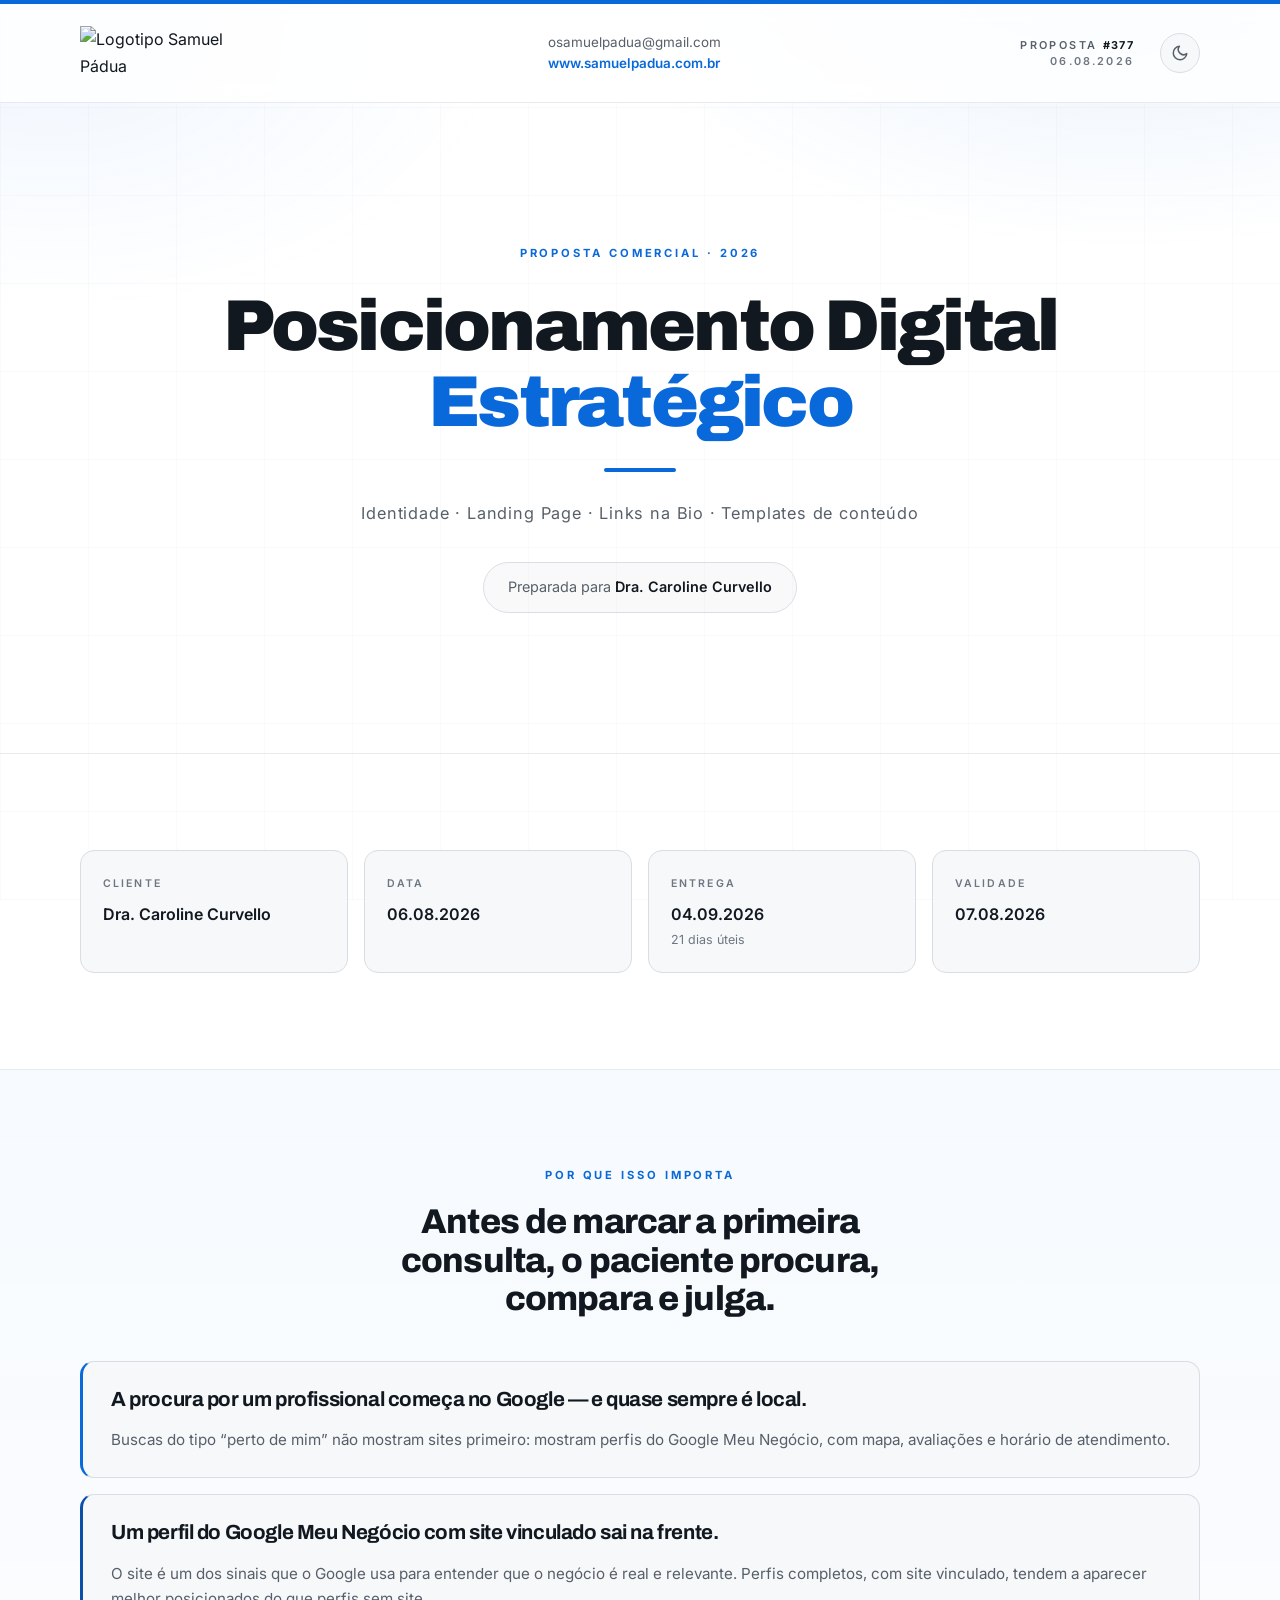
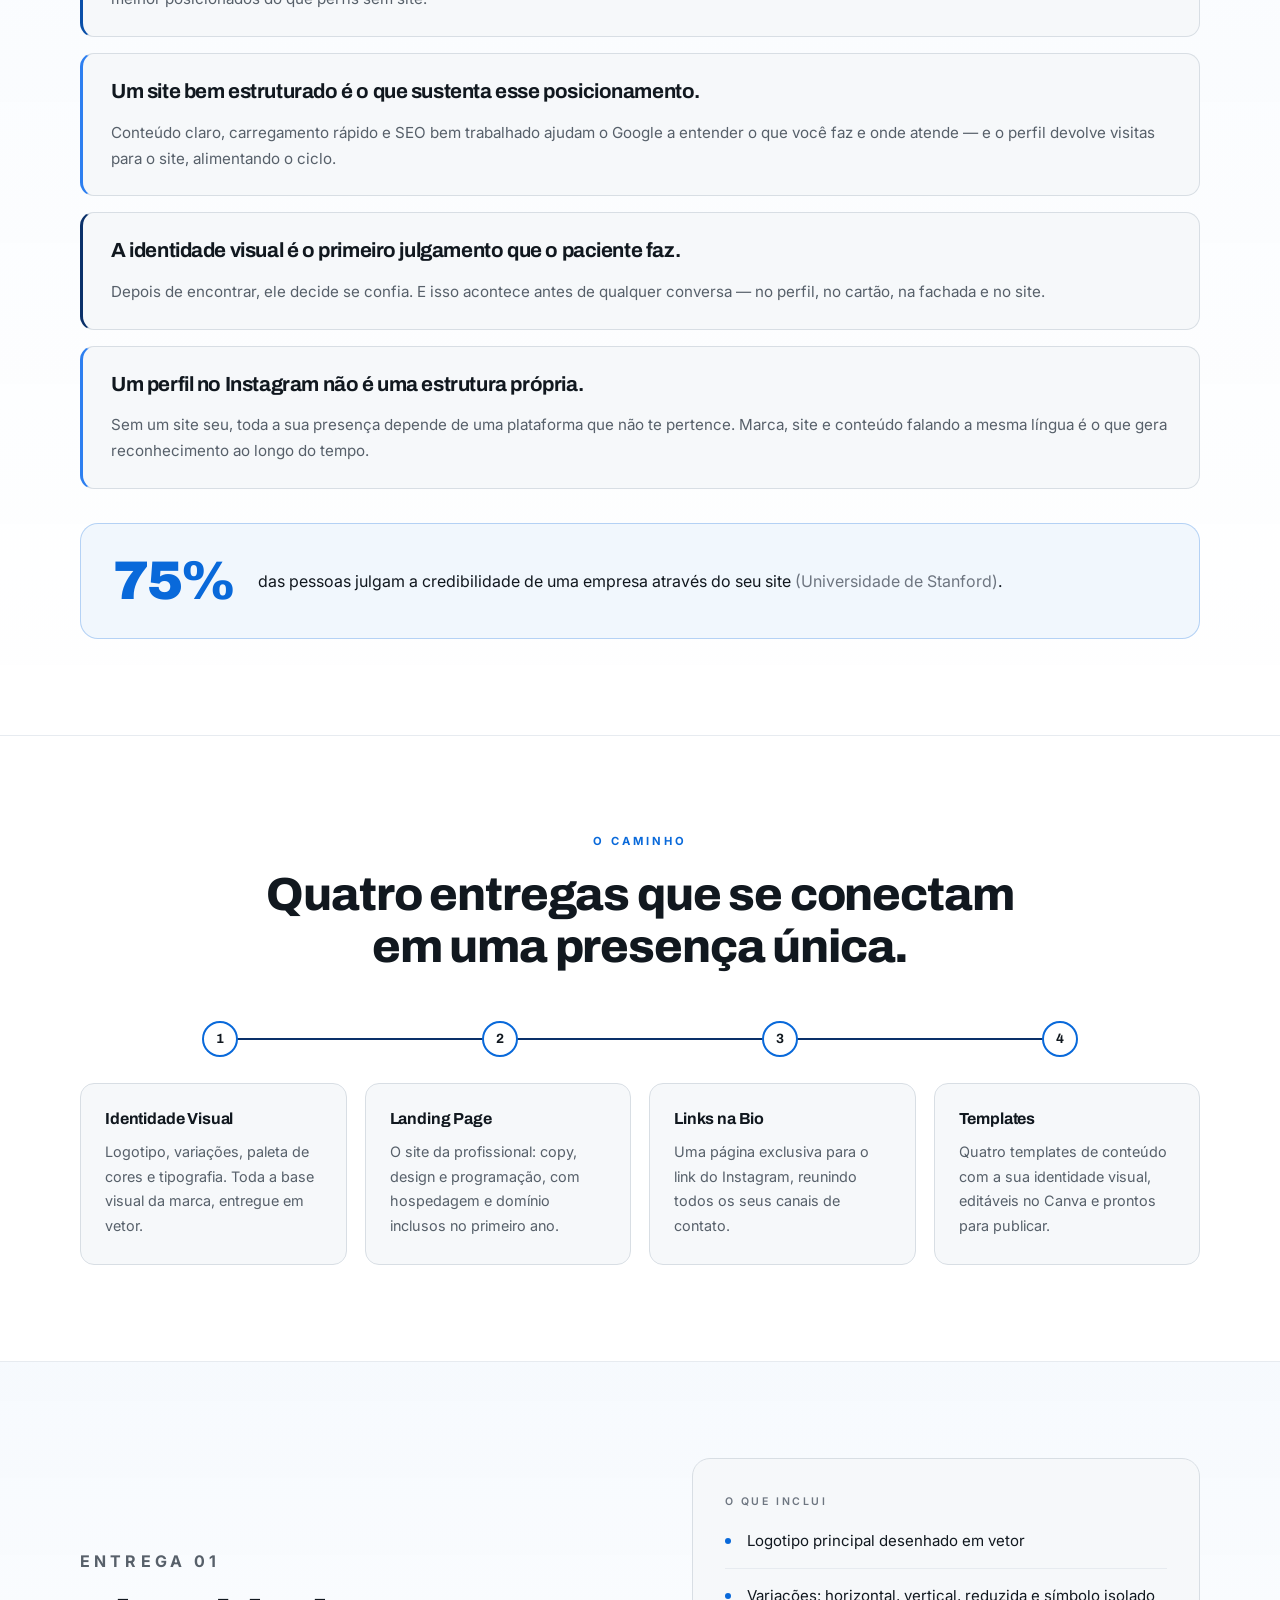
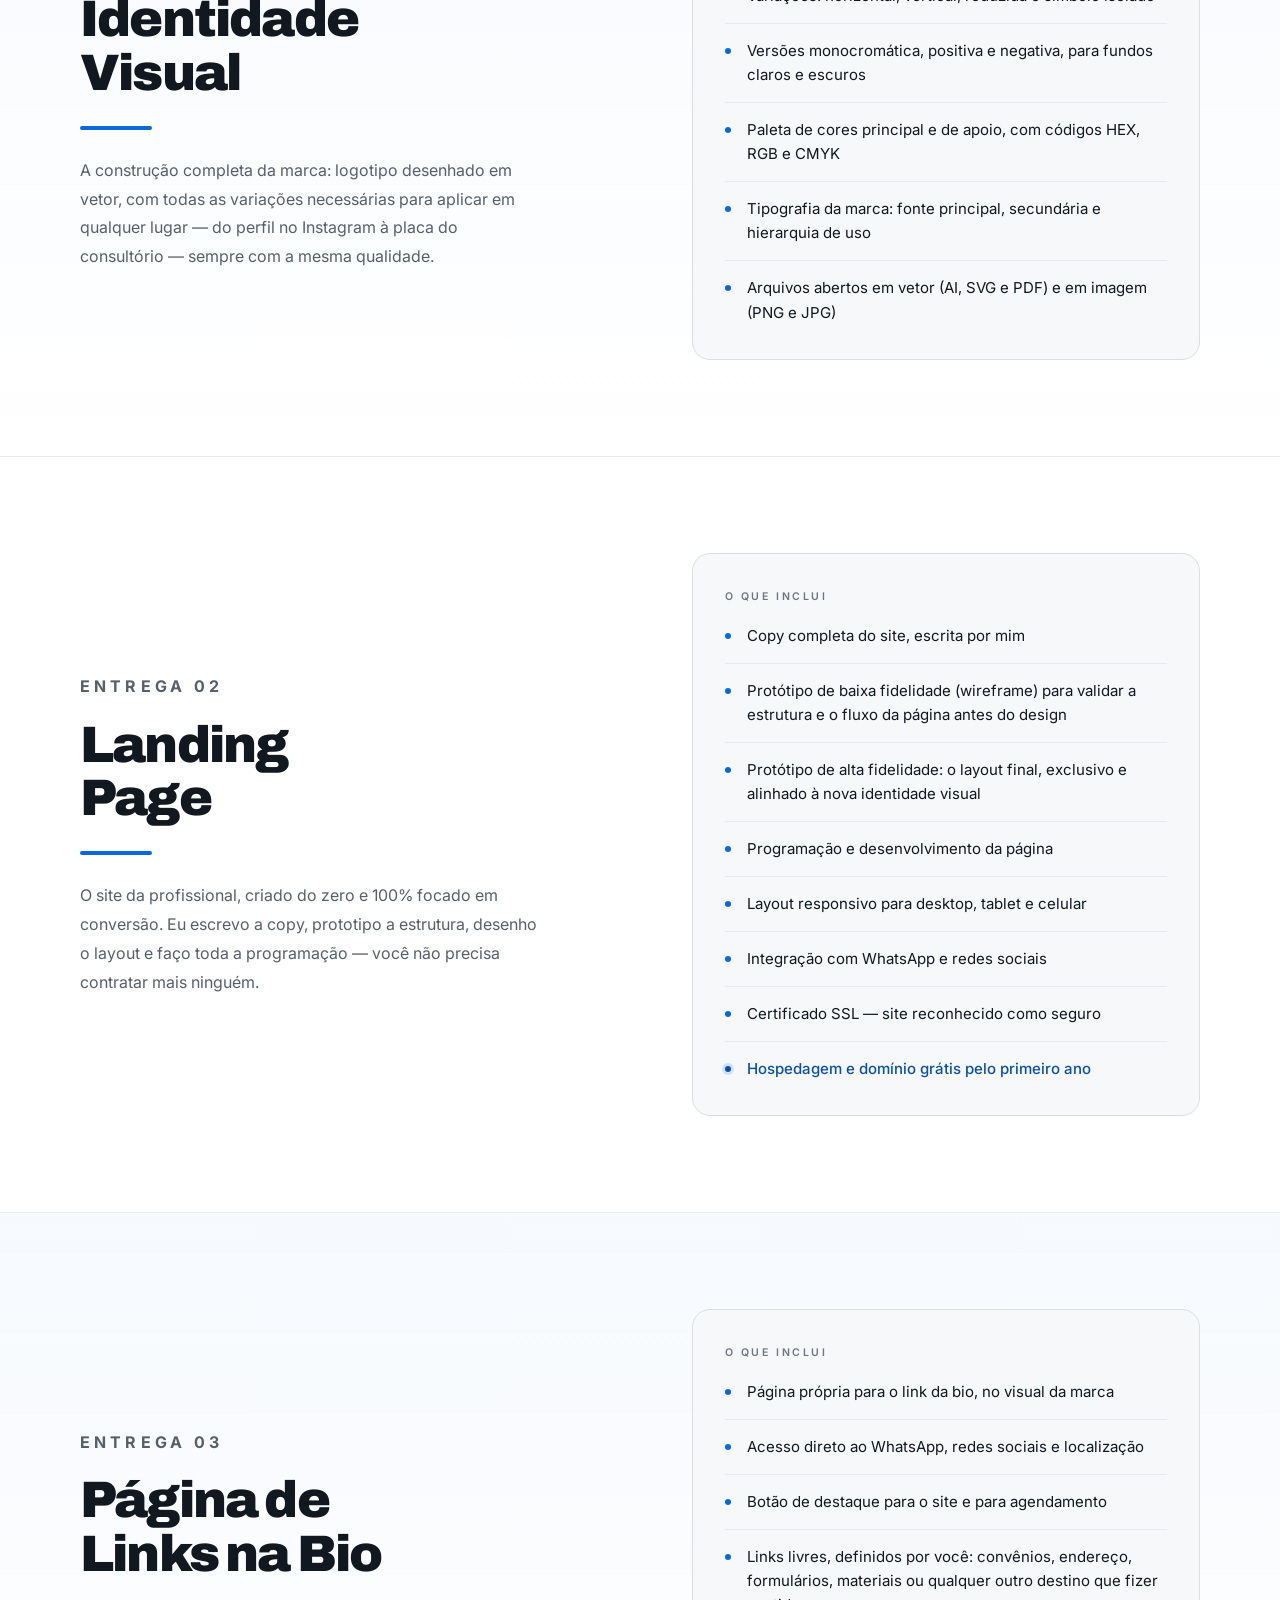
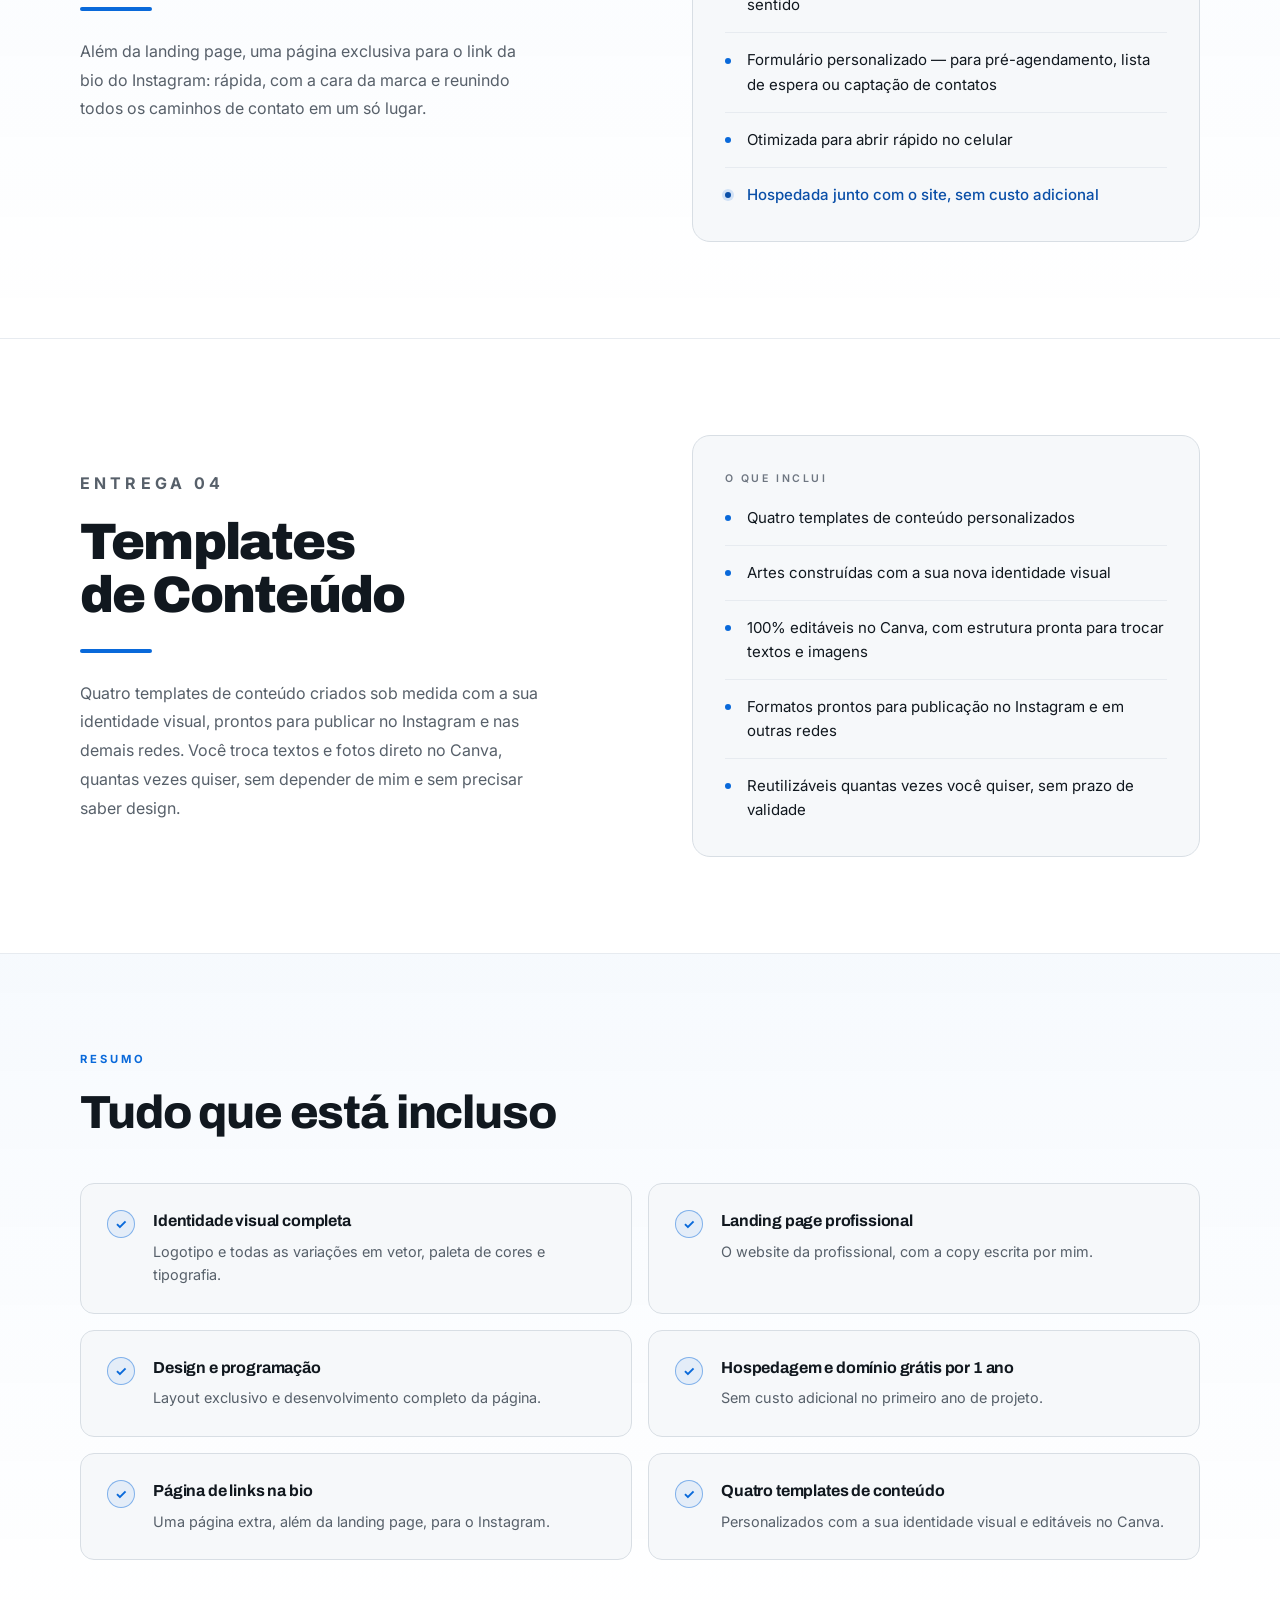
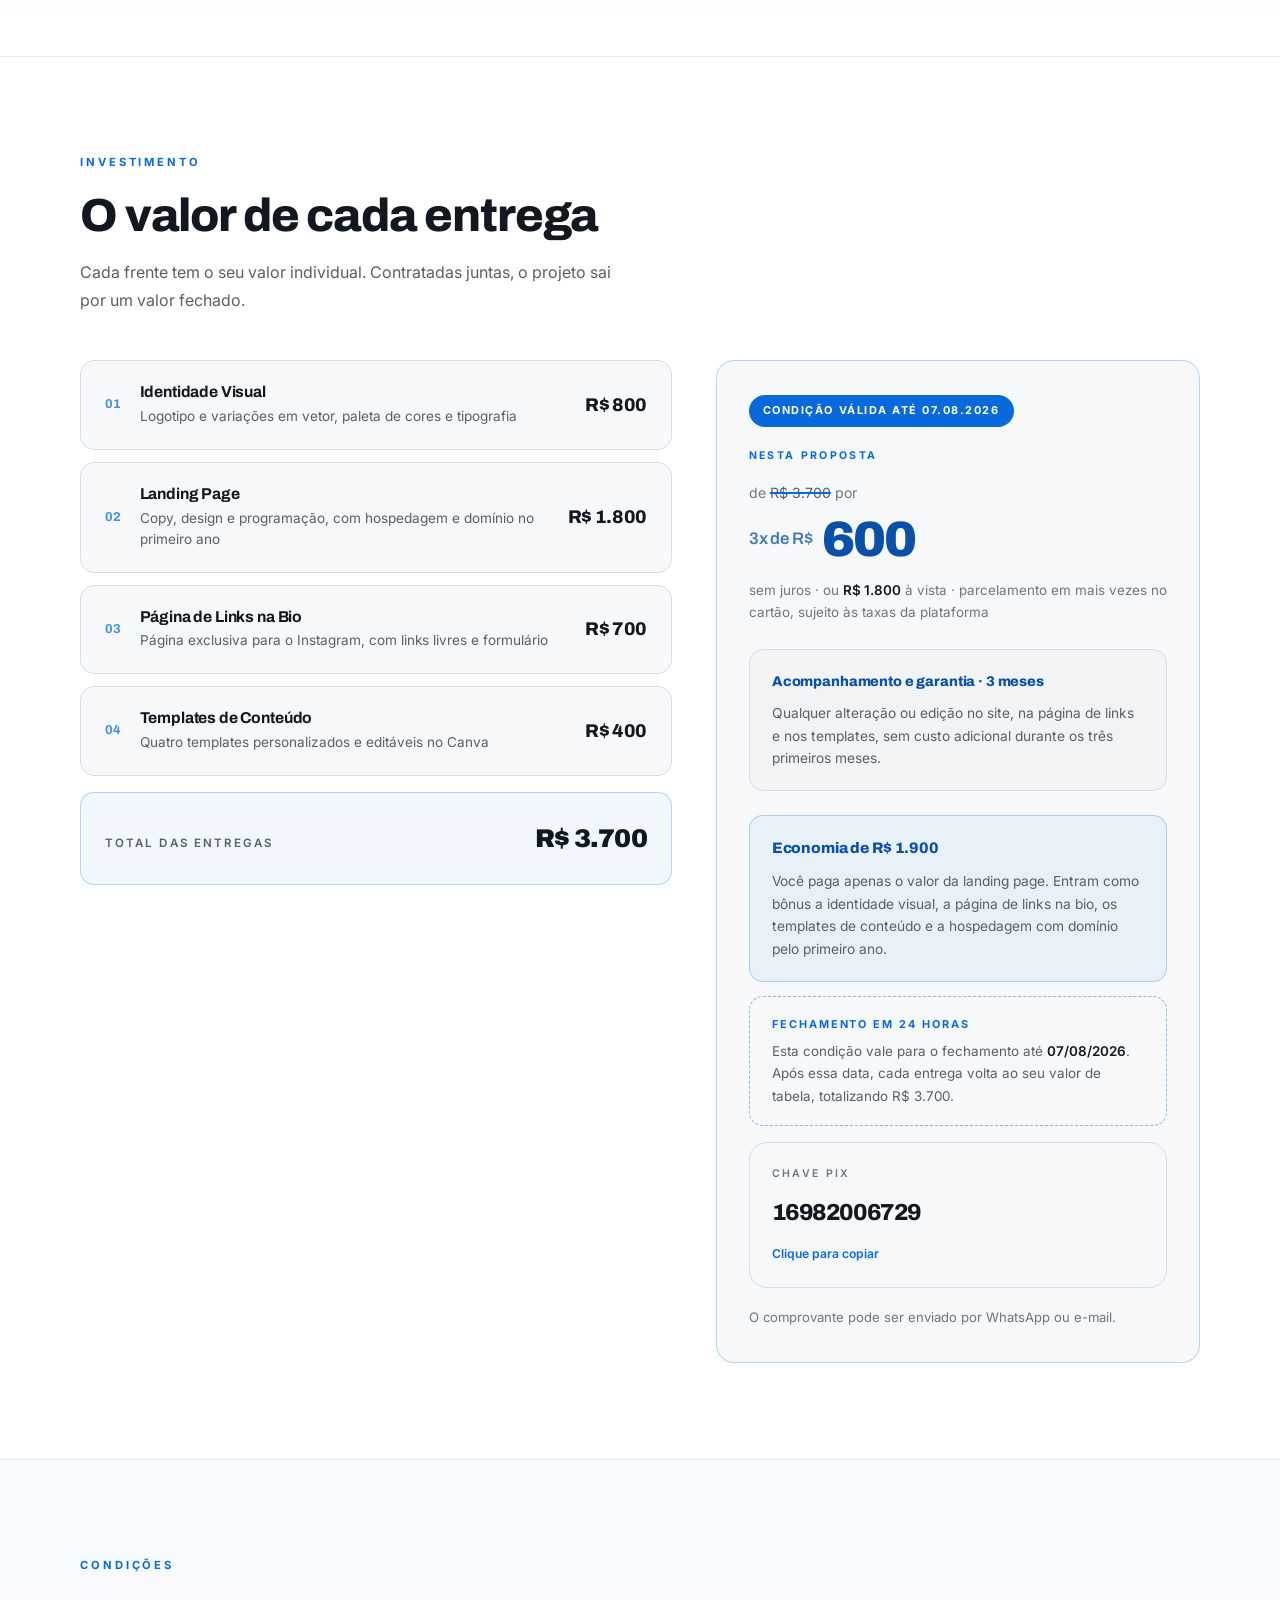
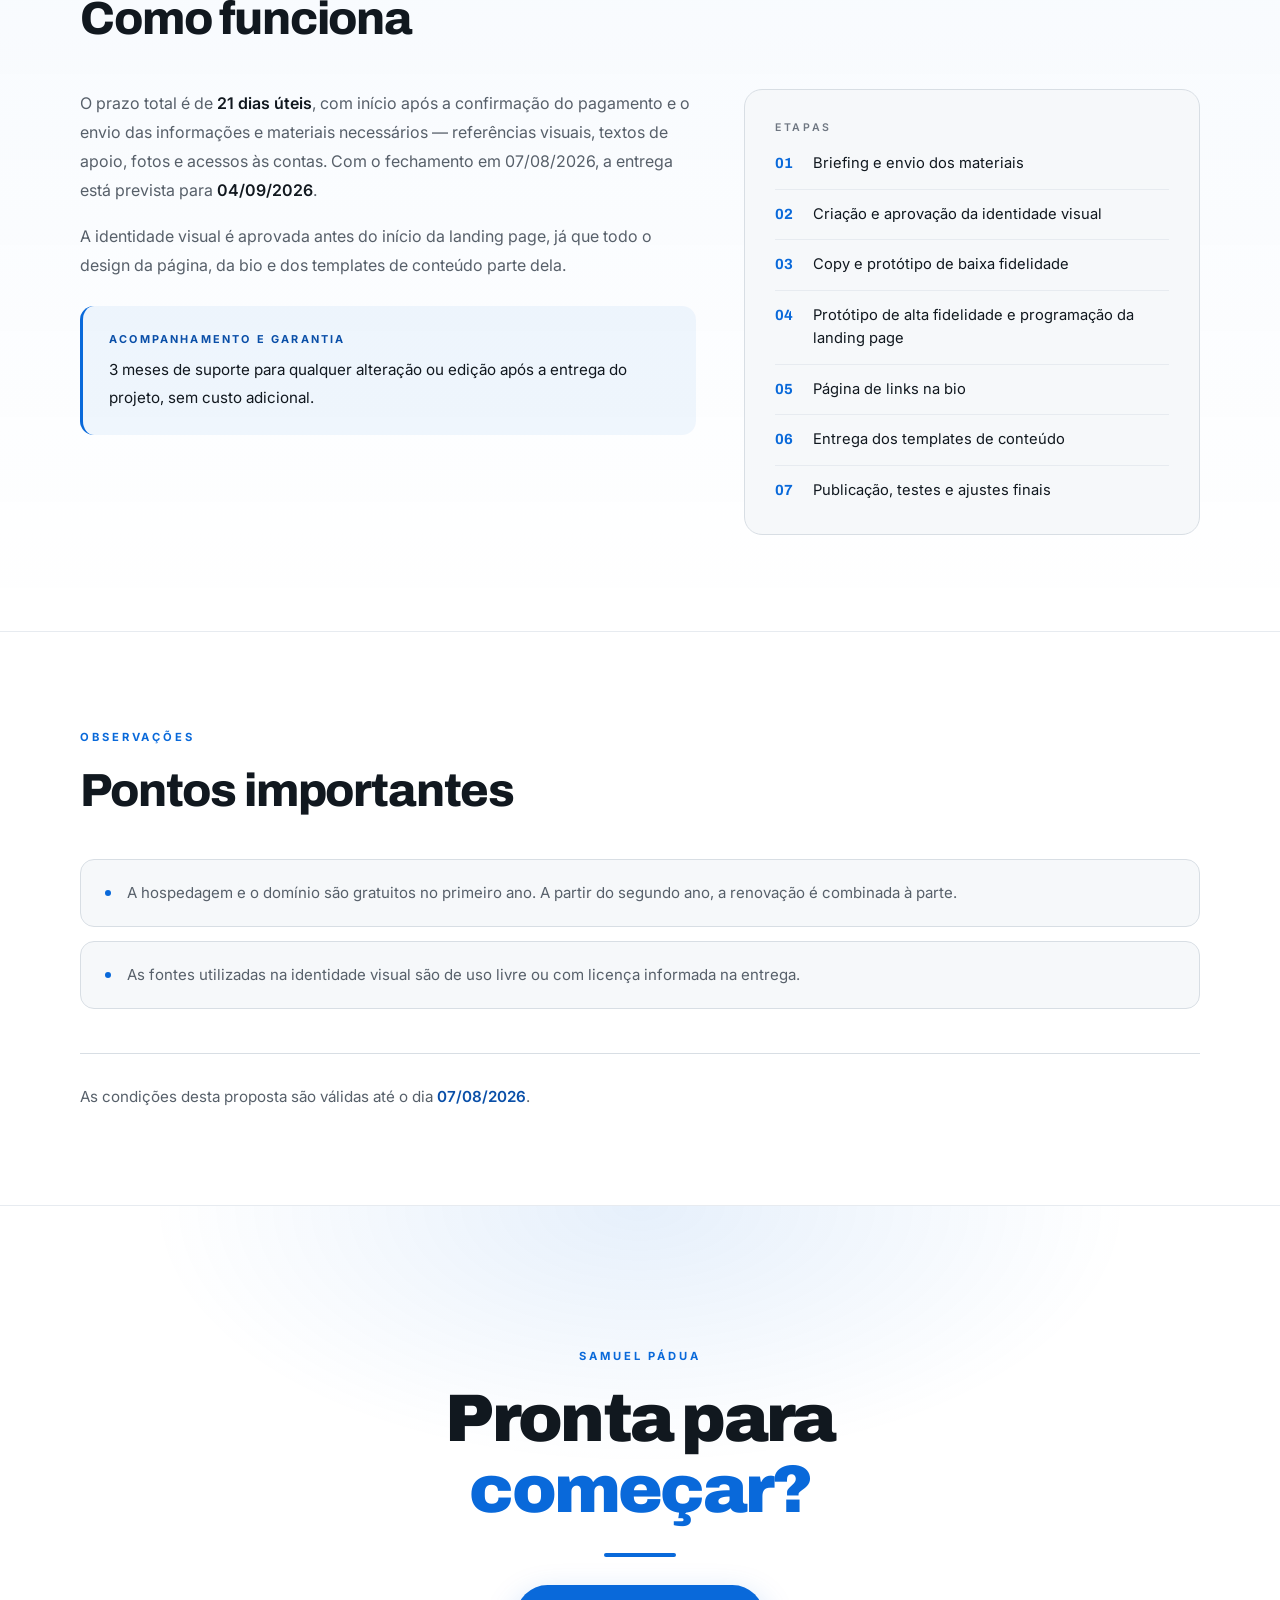
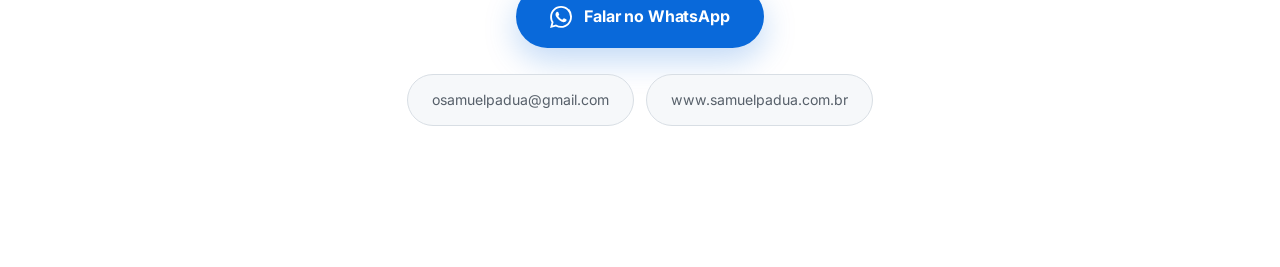
==== index.html @ 9fd4b1b8 "Rewrite proposal for Dra. Caroline Curvello Replace the RevoluTI redesign scope with a digital posit" ====
<!DOCTYPE html>
<html lang="pt-BR">
<head>
  <meta charset="UTF-8">
  <meta name="viewport" content="width=device-width, initial-scale=1.0">
  <title>Proposta Comercial #377 · Dra. Caroline Curvello</title>
  <link rel="preconnect" href="https://fonts.googleapis.com">
  <link rel="preconnect" href="https://fonts.gstatic.com" crossorigin>
  <link href="https://fonts.googleapis.com/css2?family=Archivo:wght@600;700;800;900&family=Inter:wght@300;400;500;600;700&display=swap" rel="stylesheet">
  <link rel="stylesheet" href="styles.css">
  <link rel="icon" href="favicon.svg" type="image/svg+xml">
  <script>
    // Define o tema antes da primeira pintura, para não piscar.
    (function () {
      var saved = null;
      try { saved = localStorage.getItem("proposta-377-theme"); } catch (e) {}
      var prefereClaro = window.matchMedia && window.matchMedia("(prefers-color-scheme: light)").matches;
      var tema = (saved === "light" || saved === "dark") ? saved : (prefereClaro ? "light" : "dark");
      document.documentElement.setAttribute("data-theme", tema);
    })();
  </script>
</head>
<body>
  <div class="topline"></div>

  <header class="topbar">
    <div class="shell topbar-inner">
      <div class="topbar-brand">
        <img class="logo logo--dark" src="logo2.svg" alt="Logotipo Samuel Pádua">
        <img class="logo logo--light" src="logo.svg" alt="Logotipo Samuel Pádua">
      </div>
      <div class="topbar-contact">
        <a href="mailto:osamuelpadua@gmail.com">osamuelpadua@gmail.com</a>
        <a class="site-link" href="https://www.samuelpadua.com.br">www.samuelpadua.com.br</a>
      </div>
      <div class="topbar-proposal">
        <p class="proposal-code">Proposta <strong>#377</strong></p>
        <p class="proposal-date">06.08.2026</p>
      </div>

      <button class="theme-toggle" type="button" aria-label="Alternar entre tema claro e escuro" title="Alternar tema">
        <svg class="icon-sun" xmlns="http://www.w3.org/2000/svg" viewBox="0 0 24 24" fill="none" stroke="currentColor" stroke-width="2" stroke-linecap="round" aria-hidden="true"><circle cx="12" cy="12" r="4.5"/><path d="M12 1.5v2.2M12 20.3v2.2M4.2 4.2l1.6 1.6M18.2 18.2l1.6 1.6M1.5 12h2.2M20.3 12h2.2M4.2 19.8l1.6-1.6M18.2 5.8l1.6-1.6"/></svg>
        <svg class="icon-moon" xmlns="http://www.w3.org/2000/svg" viewBox="0 0 24 24" fill="none" stroke="currentColor" stroke-width="2" stroke-linecap="round" stroke-linejoin="round" aria-hidden="true"><path d="M21 12.8A9 9 0 1111.2 3a7 7 0 009.8 9.8z"/></svg>
      </button>
    </div>
  </header>

  <main>

    <!-- ============ CAPA ============ -->
    <section class="cover">
      <div class="shell cover-inner">
        <p class="eyebrow">Proposta comercial · 2026</p>
        <h1>
          Posicionamento Digital<br>
          <span class="accent">Estratégico</span>
        </h1>
        <span class="rule"></span>
        <p class="cover-tags">Identidade · Landing Page · Links na Bio · Templates de conteúdo</p>
        <p class="cover-client">Preparada para <strong>Dra. Caroline Curvello</strong></p>
      </div>
    </section>

    <!-- ============ DADOS DA PROPOSTA ============ -->
    <section class="section">
      <div class="shell">
        <div class="meta">
          <div class="meta-card">
            <span>Cliente</span>
            <strong>Dra. Caroline Curvello</strong>
          </div>
          <div class="meta-card">
            <span>Data</span>
            <strong>06.08.2026</strong>
          </div>
          <div class="meta-card">
            <span>Entrega</span>
            <strong>04.09.2026</strong>
            <small>21 dias úteis</small>
          </div>
          <div class="meta-card">
            <span>Validade</span>
            <strong>07.08.2026</strong>
          </div>
        </div>
      </div>
    </section>

    <!-- ============ POR QUE ISSO IMPORTA ============ -->
    <section class="section section--alt">
      <div class="shell">
        <div class="head-center">
          <p class="eyebrow">Por que isso importa</p>
          <h2 class="section-title">
            Antes de marcar a primeira consulta, o paciente procura, compara e julga.
          </h2>
        </div>

        <div class="insights">
          <article class="insight">
            <h3>A procura por um profissional começa no Google — e quase sempre é local.</h3>
            <p>Buscas do tipo “perto de mim” não mostram sites primeiro: mostram perfis do Google Meu Negócio, com mapa, avaliações e horário de atendimento.</p>
          </article>
          <article class="insight">
            <h3>Um perfil do Google Meu Negócio com site vinculado sai na frente.</h3>
            <p>O site é um dos sinais que o Google usa para entender que o negócio é real e relevante. Perfis completos, com site vinculado, tendem a aparecer melhor posicionados do que perfis sem site.</p>
          </article>
          <article class="insight">
            <h3>Um site bem estruturado é o que sustenta esse posicionamento.</h3>
            <p>Conteúdo claro, carregamento rápido e SEO bem trabalhado ajudam o Google a entender o que você faz e onde atende — e o perfil devolve visitas para o site, alimentando o ciclo.</p>
          </article>
          <article class="insight">
            <h3>A identidade visual é o primeiro julgamento que o paciente faz.</h3>
            <p>Depois de encontrar, ele decide se confia. E isso acontece antes de qualquer conversa — no perfil, no cartão, na fachada e no site.</p>
          </article>
          <article class="insight">
            <h3>Um perfil no Instagram não é uma estrutura própria.</h3>
            <p>Sem um site seu, toda a sua presença depende de uma plataforma que não te pertence. Marca, site e conteúdo falando a mesma língua é o que gera reconhecimento ao longo do tempo.</p>
          </article>
        </div>

        <div class="stat-callout">
          <strong>75%</strong>
          <p>das pessoas julgam a credibilidade de uma empresa através do seu site <span>(Universidade de Stanford)</span>.</p>
        </div>
      </div>
    </section>

    <!-- ============ O CAMINHO ============ -->
    <section class="section">
      <div class="shell">
        <div class="head-center">
          <p class="eyebrow">O caminho</p>
          <h2 class="section-title big">
            Quatro entregas que se conectam em uma presença única.
          </h2>
        </div>

        <div class="timeline">
          <div class="timeline-track" aria-hidden="true">
            <span class="timeline-dot">1</span>
            <span class="timeline-dot">2</span>
            <span class="timeline-dot">3</span>
            <span class="timeline-dot">4</span>
          </div>
          <ol class="timeline-cards">
            <li>
              <span class="timeline-num" aria-hidden="true">1</span>
              <h3>Identidade Visual</h3>
              <p>Logotipo, variações, paleta de cores e tipografia. Toda a base visual da marca, entregue em vetor.</p>
            </li>
            <li>
              <span class="timeline-num" aria-hidden="true">2</span>
              <h3>Landing Page</h3>
              <p>O site da profissional: copy, design e programação, com hospedagem e domínio inclusos no primeiro ano.</p>
            </li>
            <li>
              <span class="timeline-num" aria-hidden="true">3</span>
              <h3>Links na Bio</h3>
              <p>Uma página exclusiva para o link do Instagram, reunindo todos os seus canais de contato.</p>
            </li>
            <li>
              <span class="timeline-num" aria-hidden="true">4</span>
              <h3>Templates</h3>
              <p>Quatro templates de conteúdo com a sua identidade visual, editáveis no Canva e prontos para publicar.</p>
            </li>
          </ol>
        </div>
      </div>
    </section>

    <!-- ============ ENTREGA 1 · IDENTIDADE VISUAL ============ -->
    <section class="section section--alt">
      <div class="shell service">
        <div class="service-intro">
          <p class="eyebrow">Entrega 01</p>
          <h2 class="display">Identidade<br>Visual</h2>
          <span class="rule rule--left"></span>
          <p>
            A construção completa da marca: logotipo desenhado em vetor, com todas as variações
            necessárias para aplicar em qualquer lugar — do perfil no Instagram à placa do consultório —
            sempre com a mesma qualidade.
          </p>
        </div>
        <div class="includes">
          <p class="includes-label">O que inclui</p>
          <ul>
            <li class="dot">Logotipo principal desenhado em vetor</li>
            <li class="dot">Variações: horizontal, vertical, reduzida e símbolo isolado</li>
            <li class="dot">Versões monocromática, positiva e negativa, para fundos claros e escuros</li>
            <li class="dot">Paleta de cores principal e de apoio, com códigos HEX, RGB e CMYK</li>
            <li class="dot">Tipografia da marca: fonte principal, secundária e hierarquia de uso</li>
            <li class="dot">Arquivos abertos em vetor (AI, SVG e PDF) e em imagem (PNG e JPG)</li>
          </ul>
        </div>
      </div>
    </section>

    <!-- ============ ENTREGA 2 · LANDING PAGE ============ -->
    <section class="section">
      <div class="shell service">
        <div class="service-intro">
          <p class="eyebrow">Entrega 02</p>
          <h2 class="display">Landing<br>Page</h2>
          <span class="rule rule--left"></span>
          <p>
            O site da profissional, criado do zero e 100% focado em conversão. Eu escrevo a copy,
            prototipo a estrutura, desenho o layout e faço toda a programação — você não precisa
            contratar mais ninguém.
          </p>
        </div>
        <div class="includes">
          <p class="includes-label">O que inclui</p>
          <ul>
            <li class="dot">Copy completa do site, escrita por mim</li>
            <li class="dot">Protótipo de baixa fidelidade (wireframe) para validar a estrutura e o fluxo da página antes do design</li>
            <li class="dot">Protótipo de alta fidelidade: o layout final, exclusivo e alinhado à nova identidade visual</li>
            <li class="dot">Programação e desenvolvimento da página</li>
            <li class="dot">Layout responsivo para desktop, tablet e celular</li>
            <li class="dot">Integração com WhatsApp e redes sociais</li>
            <li class="dot">Certificado SSL — site reconhecido como seguro</li>
            <li class="dot is-bonus">Hospedagem e domínio grátis pelo primeiro ano</li>
          </ul>
        </div>
      </div>
    </section>

    <!-- ============ ENTREGA 3 · LINKS NA BIO ============ -->
    <section class="section section--alt">
      <div class="shell service">
        <div class="service-intro">
          <p class="eyebrow">Entrega 03</p>
          <h2 class="display">Página de<br>Links na Bio</h2>
          <span class="rule rule--left"></span>
          <p>
            Além da landing page, uma página exclusiva para o link da bio do Instagram: rápida,
            com a cara da marca e reunindo todos os caminhos de contato em um só lugar.
          </p>
        </div>
        <div class="includes">
          <p class="includes-label">O que inclui</p>
          <ul>
            <li class="dot">Página própria para o link da bio, no visual da marca</li>
            <li class="dot">Acesso direto ao WhatsApp, redes sociais e localização</li>
            <li class="dot">Botão de destaque para o site e para agendamento</li>
            <li class="dot">Links livres, definidos por você: convênios, endereço, formulários, materiais ou qualquer outro destino que fizer sentido</li>
            <li class="dot">Formulário personalizado — para pré-agendamento, lista de espera ou captação de contatos</li>
            <li class="dot">Otimizada para abrir rápido no celular</li>
            <li class="dot is-bonus">Hospedada junto com o site, sem custo adicional</li>
          </ul>
        </div>
      </div>
    </section>

    <!-- ============ ENTREGA 4 · CONTEÚDO ============ -->
    <section class="section">
      <div class="shell service">
        <div class="service-intro">
          <p class="eyebrow">Entrega 04</p>
          <h2 class="display">Templates<br>de Conteúdo</h2>
          <span class="rule rule--left"></span>
          <p>
            Quatro templates de conteúdo criados sob medida com a sua identidade visual, prontos
            para publicar no Instagram e nas demais redes. Você troca textos e fotos direto no Canva,
            quantas vezes quiser, sem depender de mim e sem precisar saber design.
          </p>
        </div>
        <div class="includes">
          <p class="includes-label">O que inclui</p>
          <ul>
            <li class="dot">Quatro templates de conteúdo personalizados</li>
            <li class="dot">Artes construídas com a sua nova identidade visual</li>
            <li class="dot">100% editáveis no Canva, com estrutura pronta para trocar textos e imagens</li>
            <li class="dot">Formatos prontos para publicação no Instagram e em outras redes</li>
            <li class="dot">Reutilizáveis quantas vezes você quiser, sem prazo de validade</li>
          </ul>
        </div>
      </div>
    </section>

    <!-- ============ RESUMO ============ -->
    <section class="section section--alt">
      <div class="shell">
        <p class="eyebrow">Resumo</p>
        <h2 class="section-title big">Tudo que está incluso</h2>

        <div class="summary">
          <article class="summary-item">
            <span class="summary-check" aria-hidden="true">✓</span>
            <div>
              <h3>Identidade visual completa</h3>
              <p>Logotipo e todas as variações em vetor, paleta de cores e tipografia.</p>
            </div>
          </article>
          <article class="summary-item">
            <span class="summary-check" aria-hidden="true">✓</span>
            <div>
              <h3>Landing page profissional</h3>
              <p>O website da profissional, com a copy escrita por mim.</p>
            </div>
          </article>
          <article class="summary-item">
            <span class="summary-check" aria-hidden="true">✓</span>
            <div>
              <h3>Design e programação</h3>
              <p>Layout exclusivo e desenvolvimento completo da página.</p>
            </div>
          </article>
          <article class="summary-item">
            <span class="summary-check" aria-hidden="true">✓</span>
            <div>
              <h3>Hospedagem e domínio grátis por 1 ano</h3>
              <p>Sem custo adicional no primeiro ano de projeto.</p>
            </div>
          </article>
          <article class="summary-item">
            <span class="summary-check" aria-hidden="true">✓</span>
            <div>
              <h3>Página de links na bio</h3>
              <p>Uma página extra, além da landing page, para o Instagram.</p>
            </div>
          </article>
          <article class="summary-item">
            <span class="summary-check" aria-hidden="true">✓</span>
            <div>
              <h3>Quatro templates de conteúdo</h3>
              <p>Personalizados com a sua identidade visual e editáveis no Canva.</p>
            </div>
          </article>
        </div>
      </div>
    </section>

    <!-- ============ INVESTIMENTO ============ -->
    <section class="section">
      <div class="shell">
        <p class="eyebrow">Investimento</p>
        <h2 class="section-title big">O valor de cada entrega</h2>
        <p class="section-sub">
          Cada frente tem o seu valor individual. Contratadas juntas, o projeto sai por um valor fechado.
        </p>

        <div class="invest">
          <div class="invest-items">
            <article class="price-row">
              <span class="price-step">01</span>
              <div class="price-info">
                <h3>Identidade Visual</h3>
                <p>Logotipo e variações em vetor, paleta de cores e tipografia</p>
              </div>
              <strong class="price-value">R$ 800</strong>
            </article>

            <article class="price-row">
              <span class="price-step">02</span>
              <div class="price-info">
                <h3>Landing Page</h3>
                <p>Copy, design e programação, com hospedagem e domínio no primeiro ano</p>
              </div>
              <strong class="price-value">R$ 1.800</strong>
            </article>

            <article class="price-row">
              <span class="price-step">03</span>
              <div class="price-info">
                <h3>Página de Links na Bio</h3>
                <p>Página exclusiva para o Instagram, com links livres e formulário</p>
              </div>
              <strong class="price-value">R$ 700</strong>
            </article>

            <article class="price-row">
              <span class="price-step">04</span>
              <div class="price-info">
                <h3>Templates de Conteúdo</h3>
                <p>Quatro templates personalizados e editáveis no Canva</p>
              </div>
              <strong class="price-value">R$ 400</strong>
            </article>

            <div class="price-total">
              <span>Total das entregas</span>
              <strong>R$ 3.700</strong>
            </div>
          </div>

          <aside class="invest-offer">
            <p class="offer-deadline">Condição válida até 07.08.2026</p>
            <p class="invest-label">Nesta proposta</p>
            <p class="offer-from">de <s>R$ 3.700</s> por</p>
            <p class="invest-price"><span>3x de R$</span>600</p>
            <p class="invest-terms">
              sem juros · ou <strong>R$ 1.800</strong> à vista · parcelamento em mais vezes
              no cartão, sujeito às taxas da plataforma
            </p>

            <div class="offer-perk">
              <span>Acompanhamento e garantia · 3 meses</span>
              <p>
                Qualquer alteração ou edição no site, na página de links e nos templates,
                sem custo adicional durante os três primeiros meses.
              </p>
            </div>

            <div class="offer-note">
              <span>Economia de R$ 1.900</span>
              <p>
                Você paga apenas o valor da landing page. Entram como bônus a identidade visual,
                a página de links na bio, os templates de conteúdo e a hospedagem com domínio
                pelo primeiro ano.
              </p>
            </div>

            <div class="offer-alert">
              <span>Fechamento em 24 horas</span>
              <p>
                Esta condição vale para o fechamento até <strong>07/08/2026</strong>. Após essa data,
                cada entrega volta ao seu valor de tabela, totalizando R$ 3.700.
              </p>
            </div>

            <button class="pix-box" type="button" data-copy="16982006729" aria-label="Copiar chave Pix 16982006729">
              <span class="pix-label">Chave Pix</span>
              <strong>16982006729</strong>
              <small class="copy-hint">Clique para copiar</small>
            </button>
            <p class="fine-print">
              O comprovante pode ser enviado por WhatsApp ou e-mail.
            </p>
          </aside>
        </div>
      </div>
    </section>

    <!-- ============ CONDIÇÕES ============ -->
    <section class="section section--alt">
      <div class="shell">
        <p class="eyebrow">Condições</p>
        <h2 class="section-title big">Como funciona</h2>

        <div class="conditions">
          <div class="conditions-text">
            <p>
              O prazo total é de <strong>21 dias úteis</strong>, com início após a confirmação do
              pagamento e o envio das informações e materiais necessários — referências visuais,
              textos de apoio, fotos e acessos às contas. Com o fechamento em 07/08/2026, a entrega
              está prevista para <strong>04/09/2026</strong>.
            </p>
            <p>
              A identidade visual é aprovada antes do início da landing page, já que todo o design
              da página, da bio e dos templates de conteúdo parte dela.
            </p>
            <div class="callout">
              <span>Acompanhamento e garantia</span>
              <p>3 meses de suporte para qualquer alteração ou edição após a entrega do projeto, sem custo adicional.</p>
            </div>
          </div>

          <div class="conditions-list">
            <h3>Etapas</h3>
            <ol>
              <li>Briefing e envio dos materiais</li>
              <li>Criação e aprovação da identidade visual</li>
              <li>Copy e protótipo de baixa fidelidade</li>
              <li>Protótipo de alta fidelidade e programação da landing page</li>
              <li>Página de links na bio</li>
              <li>Entrega dos templates de conteúdo</li>
              <li>Publicação, testes e ajustes finais</li>
            </ol>
          </div>
        </div>
      </div>
    </section>

    <!-- ============ OBSERVAÇÕES ============ -->
    <section class="section">
      <div class="shell">
        <p class="eyebrow">Observações</p>
        <h2 class="section-title big">Pontos importantes</h2>

        <ul class="notes">
          <li>A hospedagem e o domínio são gratuitos no primeiro ano. A partir do segundo ano, a renovação é combinada à parte.</li>
          <li>As fontes utilizadas na identidade visual são de uso livre ou com licença informada na entrega.</li>
        </ul>

        <p class="validity">
          As condições desta proposta são válidas até o dia <strong>07/08/2026</strong>.
        </p>
      </div>
    </section>

    <!-- ============ FECHAMENTO ============ -->
    <section class="closing">
      <div class="shell">
        <p class="eyebrow">Samuel Pádua</p>
        <h2>Pronta para<br><span class="accent">começar?</span></h2>
        <span class="rule"></span>

        <a class="whatsapp-btn"
           href="https://wa.me/5516982006729?text=Ol%C3%A1%2C%20Samuel!%20Vi%20a%20proposta%20%23377%20e%20quero%20conversar."
           target="_blank" rel="noopener">
          <svg xmlns="http://www.w3.org/2000/svg" viewBox="0 0 24 24" fill="currentColor" aria-hidden="true"><path d="M17.472 14.382c-.297-.149-1.758-.867-2.03-.967-.273-.099-.471-.148-.67.15-.197.297-.767.966-.94 1.164-.173.199-.347.223-.644.075-.297-.15-1.255-.463-2.39-1.475-.883-.788-1.48-1.761-1.653-2.059-.173-.297-.018-.458.13-.606.134-.133.298-.347.446-.52.149-.174.198-.298.298-.497.099-.198.05-.371-.025-.52-.075-.149-.669-1.612-.916-2.207-.242-.579-.487-.5-.669-.51-.173-.008-.371-.01-.57-.01-.198 0-.52.074-.792.372-.272.297-1.04 1.016-1.04 2.479 0 1.462 1.065 2.875 1.213 3.074.149.198 2.096 3.2 5.077 4.487.709.306 1.262.489 1.694.625.712.227 1.36.195 1.871.118.571-.085 1.758-.719 2.006-1.413.248-.694.248-1.289.173-1.413-.074-.124-.272-.198-.57-.347m-5.421 7.403h-.004a9.87 9.87 0 01-5.031-1.378l-.361-.214-3.741.982.998-3.648-.235-.374a9.86 9.86 0 01-1.51-5.26c.001-5.45 4.436-9.884 9.888-9.884 2.64 0 5.122 1.03 6.988 2.898a9.825 9.825 0 012.893 6.994c-.003 5.45-4.437 9.884-9.885 9.884m8.413-18.297A11.815 11.815 0 0012.05 0C5.495 0 .16 5.335.157 11.892c0 2.096.547 4.142 1.588 5.945L.057 24l6.305-1.654a11.882 11.882 0 005.683 1.448h.005c6.554 0 11.89-5.335 11.893-11.893A11.821 11.821 0 0020.885 3.4"/></svg>
          Falar no WhatsApp
        </a>

        <div class="closing-contact">
          <a href="mailto:osamuelpadua@gmail.com">osamuelpadua@gmail.com</a>
          <a href="https://www.samuelpadua.com.br" target="_blank" rel="noopener">www.samuelpadua.com.br</a>
        </div>
      </div>
    </section>

  </main>

  <script>
    // Troca de tema
    (function () {
      const toggle = document.querySelector(".theme-toggle");
      if (!toggle) return;

      const root = document.documentElement;

      function rotular() {
        const claro = root.getAttribute("data-theme") === "light";
        toggle.setAttribute("aria-label", claro ? "Mudar para o tema escuro" : "Mudar para o tema claro");
        toggle.setAttribute("title", claro ? "Tema escuro" : "Tema claro");
      }

      rotular();

      toggle.addEventListener("click", function () {
        const novo = root.getAttribute("data-theme") === "light" ? "dark" : "light";
        root.setAttribute("data-theme", novo);
        rotular();

        try {
          localStorage.setItem("proposta-377-theme", novo);
        } catch (e) {
          /* modo privado ou storage bloqueado: o tema vale só nesta sessão */
        }
      });
    })();

    // Copiar chave Pix
    (function () {
      const copyBox = document.querySelector("[data-copy]");
      if (!copyBox) return;

      const originalHint = copyBox.querySelector(".copy-hint").textContent;

      async function copyText(text) {
        if (navigator.clipboard && window.isSecureContext) {
          await navigator.clipboard.writeText(text);
          return;
        }

        const input = document.createElement("textarea");
        input.value = text;
        input.setAttribute("readonly", "");
        input.style.position = "absolute";
        input.style.left = "-9999px";
        document.body.appendChild(input);
        input.select();
        document.execCommand("copy");
        document.body.removeChild(input);
      }

      copyBox.addEventListener("click", async function () {
        const text = copyBox.getAttribute("data-copy");
        const hint = copyBox.querySelector(".copy-hint");

        try {
          await copyText(text);
          hint.textContent = "Copiado";
          copyBox.classList.add("is-copied");

          window.setTimeout(function () {
            hint.textContent = originalHint;
            copyBox.classList.remove("is-copied");
          }, 2200);
        } catch (error) {
          hint.textContent = "Não foi possível copiar";

          window.setTimeout(function () {
            hint.textContent = originalHint;
          }, 2200);
        }
      });
    })();
  </script>
</body>
</html>
---- styles.css ----
/* ============================================================
   Proposta #377 — Dra. Caroline Curvello
   Posicionamento Digital · identidade Samuel Pádua (azul)

   Temas: dark (padrão) e light, alternados por [data-theme]
   no elemento <html>. Toda cor passa por token — nada de
   valor cru no corpo do CSS.
   ============================================================ */

:root {
  color-scheme: dark;

  /* superfícies */
  --bg: #0d1117;
  --panel: #161b22;
  --panel-2: #1c2128;
  --line: #21262d;
  --line-soft: #1b2027;

  /* texto */
  --text: #e6edf3;
  --muted: #8b949e;
  --muted-2: #6e7681;

  /* marca */
  --brand: #58a6ff;
  --brand-deep: #79c0ff;
  --brand-dim: #388bfd;
  --brand-dark: #1f6feb;
  --on-brand: #0d1117;

  /* tintas e bordas derivadas da marca */
  --brand-soft: rgba(88, 166, 255, 0.08);
  --tint: rgba(88, 166, 255, 0.06);
  --tint-section: rgba(88, 166, 255, 0.028);
  --brand-line: rgba(88, 166, 255, 0.3);
  --brand-line-strong: rgba(88, 166, 255, 0.48);
  --brand-ring: rgba(88, 166, 255, 0.2);
  --bonus-ring: rgba(121, 192, 255, 0.18);

  /* sobreposições neutras */
  --grid-line: rgba(255, 255, 255, 0.026);
  --raise: rgba(255, 255, 255, 0.03);
  --raise-soft: rgba(255, 255, 255, 0.02);
  --topbar-bg: rgba(13, 17, 23, 0.72);

  /* brilhos de ambiência */
  --glow-a: rgba(88, 166, 255, 0.16);
  --glow-b: rgba(31, 111, 235, 0.1);
  --glow-close: rgba(88, 166, 255, 0.13);

  /* sombras de botão */
  --btn-shadow: rgba(88, 166, 255, 0.22);
  --btn-shadow-hover: rgba(88, 166, 255, 0.3);

  --shell: min(1120px, calc(100% - 48px));
  --radius: 14px;
  --radius-lg: 18px;
}

:root[data-theme="light"] {
  color-scheme: light;

  --bg: #ffffff;
  --panel: #f6f8fa;
  --panel-2: #eceff3;
  --line: #d8dee4;
  --line-soft: #e7ebf0;

  --text: #11181f;
  --muted: #57606a;
  --muted-2: #6e7681;

  --brand: #0969da;
  --brand-deep: #0a4fa8;
  --brand-dim: #2d7ff0;
  --brand-dark: #0a3069;
  --on-brand: #ffffff;

  --brand-soft: rgba(9, 105, 218, 0.07);
  --tint: rgba(9, 105, 218, 0.055);
  --tint-section: rgba(9, 105, 218, 0.035);
  --brand-line: rgba(9, 105, 218, 0.26);
  --brand-line-strong: rgba(9, 105, 218, 0.46);
  --brand-ring: rgba(9, 105, 218, 0.22);
  --bonus-ring: rgba(9, 105, 218, 0.15);

  --grid-line: rgba(13, 17, 23, 0.04);
  --raise: rgba(13, 17, 23, 0.025);
  --raise-soft: rgba(13, 17, 23, 0.018);
  --topbar-bg: rgba(255, 255, 255, 0.82);

  --glow-a: rgba(9, 105, 218, 0.1);
  --glow-b: rgba(45, 127, 240, 0.07);
  --glow-close: rgba(9, 105, 218, 0.1);

  --btn-shadow: rgba(9, 105, 218, 0.25);
  --btn-shadow-hover: rgba(9, 105, 218, 0.32);
}

* {
  box-sizing: border-box;
}

html {
  -webkit-font-smoothing: antialiased;
  -moz-osx-font-smoothing: grayscale;
  scroll-behavior: smooth;
}

body {
  position: relative;
  margin: 0;
  background: var(--bg);
  color: var(--text);
  font-family: "Inter", -apple-system, BlinkMacSystemFont, "Segoe UI", sans-serif;
  font-size: 16px;
  line-height: 1.7;
  overflow-x: hidden;
  transition: background-color 0.25s ease, color 0.25s ease;
}

/* Ambiência: brilho azul + malha discreta */
body::before {
  content: "";
  position: fixed;
  inset: 0;
  z-index: 0;
  pointer-events: none;
  background:
    radial-gradient(900px 520px at 88% -8%, var(--glow-a), transparent 62%),
    radial-gradient(760px 460px at 4% 4%, var(--glow-b), transparent 60%);
}

body::after {
  content: "";
  position: fixed;
  inset: 0;
  z-index: 0;
  pointer-events: none;
  opacity: 0.5;
  background-image:
    repeating-linear-gradient(90deg, var(--grid-line) 0 1px, transparent 1px 88px),
    repeating-linear-gradient(0deg, var(--grid-line) 0 1px, transparent 1px 88px);
}

main,
.topbar,
.topline {
  position: relative;
  z-index: 1;
}

img {
  display: block;
  max-width: 100%;
}

a {
  color: inherit;
  text-decoration: none;
}

h1, h2, h3 {
  font-family: "Archivo", "Inter", sans-serif;
  font-weight: 800;
  letter-spacing: -0.025em;
  line-height: 1.12;
  margin: 0;
}

p {
  margin: 0;
}

.shell {
  width: var(--shell);
  margin: 0 auto;
}

/* ---------- Barra do topo ---------- */

.topline {
  height: 4px;
  background: var(--brand);
}

/* ---------- Cabeçalho ---------- */

.topbar {
  border-bottom: 1px solid var(--line-soft);
  background: var(--topbar-bg);
  backdrop-filter: blur(10px);
}

.topbar-inner {
  position: relative;
  display: grid;
  grid-template-columns: auto 1fr auto auto;
  align-items: center;
  gap: 26px;
  padding: 22px 0;
}

.logo {
  width: 168px;
}

.logo--light {
  display: none;
}

:root[data-theme="light"] .logo--dark {
  display: none;
}

:root[data-theme="light"] .logo--light {
  display: block;
}

.topbar-contact {
  display: grid;
  justify-items: center;
  gap: 2px;
  font-size: 0.84rem;
  line-height: 1.45;
  text-align: center;
}

.topbar-contact a {
  color: var(--muted);
  transition: color 0.2s ease;
}

.topbar-contact a:hover {
  color: var(--text);
}

.topbar-contact .site-link {
  color: var(--brand);
  font-weight: 600;
}

.topbar-proposal {
  text-align: right;
}

.proposal-code,
.proposal-date {
  margin: 0;
  font-size: 0.68rem;
  font-weight: 600;
  line-height: 1.5;
  letter-spacing: 0.22em;
  text-transform: uppercase;
  color: var(--muted);
}

.proposal-code strong {
  color: var(--text);
  letter-spacing: 0.12em;
}

.proposal-date {
  color: var(--muted-2);
  letter-spacing: 0.2em;
}

/* ---------- Botão de troca de tema ---------- */

.theme-toggle {
  display: inline-flex;
  align-items: center;
  justify-content: center;
  width: 40px;
  height: 40px;
  padding: 0;
  border: 1px solid var(--line);
  border-radius: 999px;
  background: var(--panel);
  color: var(--muted);
  cursor: pointer;
  transition: border-color 0.2s ease, color 0.2s ease, background 0.2s ease;
}

.theme-toggle:hover {
  border-color: var(--brand-line-strong);
  background: var(--panel-2);
  color: var(--brand);
}

.theme-toggle:focus-visible {
  outline: none;
  border-color: var(--brand);
  box-shadow: 0 0 0 3px var(--brand-ring);
}

.theme-toggle svg {
  width: 18px;
  height: 18px;
}

.theme-toggle .icon-moon {
  display: none;
}

:root[data-theme="light"] .theme-toggle .icon-sun {
  display: none;
}

:root[data-theme="light"] .theme-toggle .icon-moon {
  display: block;
}

/* ---------- Blocos de seção ---------- */

.section {
  padding: clamp(58px, 7.5vw, 104px) 0;
  border-top: 1px solid var(--line-soft);
}

.section--alt {
  background: linear-gradient(180deg, var(--tint-section), transparent);
}

.eyebrow {
  margin: 0 0 18px;
  color: var(--brand);
  font-size: 0.7rem;
  font-weight: 700;
  letter-spacing: 0.26em;
  text-transform: uppercase;
}

.section-title {
  max-width: 24ch;
  font-size: clamp(1.5rem, 3vw, 2.15rem);
}

.section-title.big {
  max-width: 26ch;
  font-size: clamp(1.75rem, 4vw, 2.9rem);
}

.section-sub {
  margin-top: 16px;
  max-width: 56ch;
  color: var(--muted);
  font-size: 1rem;
  line-height: 1.75;
}

/* Cabeçalho de seção centralizado */
.head-center {
  text-align: center;
}

.head-center .section-title,
.head-center .section-sub {
  margin-left: auto;
  margin-right: auto;
}

.accent {
  color: var(--brand);
}

.rule {
  display: block;
  width: 72px;
  height: 4px;
  margin: 28px auto;
  border-radius: 999px;
  background: var(--brand);
}

.rule--left {
  margin: 26px 0;
}

/* Marcador de valor pendente de preenchimento */
.todo {
  display: inline-block;
  padding: 4px 12px;
  border: 1px dashed var(--brand);
  border-radius: 8px;
  background: var(--brand-soft);
  color: var(--brand);
  font-family: "Inter", sans-serif;
  font-size: 0.78rem;
  font-weight: 600;
  letter-spacing: 0.04em;
  line-height: 1.6;
  text-transform: none;
}

/* ---------- Capa ---------- */

.cover {
  display: flex;
  align-items: center;
  min-height: min(72vh, 620px);
  padding: clamp(70px, 11vw, 150px) 0;
  text-align: center;
}

.cover-inner {
  display: flex;
  flex-direction: column;
  align-items: center;
}

.cover .eyebrow {
  margin-bottom: 26px;
}

.cover h1 {
  max-width: 100%;
  font-size: clamp(2rem, 6vw, 4.5rem);
  font-weight: 900;
  letter-spacing: -0.038em;
  line-height: 1.05;
  text-wrap: balance;
}

.cover-tags {
  color: var(--muted);
  font-size: clamp(0.88rem, 1.4vw, 1.02rem);
  letter-spacing: 0.05em;
}

.cover-client {
  margin-top: 34px;
  padding: 12px 24px;
  border: 1px solid var(--line);
  border-radius: 999px;
  background: var(--raise);
  color: var(--muted);
  font-size: 0.9rem;
}

.cover-client strong {
  color: var(--text);
  font-weight: 600;
}

/* ---------- Dados da proposta ---------- */

.meta {
  display: grid;
  grid-template-columns: repeat(4, minmax(0, 1fr));
  gap: 16px;
}

.meta-card {
  padding: 24px 22px;
  border: 1px solid var(--line);
  border-radius: var(--radius);
  background: var(--panel);
}

.meta-card span {
  display: block;
  margin-bottom: 10px;
  color: var(--muted-2);
  font-size: 0.66rem;
  font-weight: 600;
  letter-spacing: 0.2em;
  text-transform: uppercase;
}

.meta-card strong {
  display: block;
  font-size: 1rem;
  font-weight: 600;
  line-height: 1.4;
}

.meta-card small {
  display: block;
  margin-top: 5px;
  color: var(--muted-2);
  font-size: 0.78rem;
  line-height: 1.4;
}

/* ---------- Por que isso importa ---------- */

.insights {
  display: grid;
  gap: 16px;
  margin-top: 42px;
}

.insight {
  padding: 24px 28px;
  border: 1px solid var(--line);
  border-left: 3px solid var(--brand);
  border-radius: var(--radius);
  background: var(--panel);
}

.insight:nth-child(2) {
  border-left-color: var(--brand-deep);
}

.insight:nth-child(3) {
  border-left-color: var(--brand-dim);
}

.insight:nth-child(4) {
  border-left-color: var(--brand-dark);
}

.insight:nth-child(5) {
  border-left-color: var(--brand-dim);
}

.insight h3 {
  font-size: clamp(1.15rem, 1.6vw, 1.42rem);
  font-weight: 700;
  letter-spacing: -0.02em;
  line-height: 1.34;
}

.insight p {
  margin-top: 14px;
  color: var(--muted);
  font-size: 0.95rem;
}

.stat-callout {
  display: flex;
  align-items: center;
  gap: 26px;
  margin-top: 34px;
  padding: 30px 32px;
  border: 1px solid var(--brand-line);
  border-radius: var(--radius-lg);
  background: var(--tint);
}

.stat-callout strong {
  flex-shrink: 0;
  font-family: "Archivo", sans-serif;
  font-size: clamp(2.4rem, 5vw, 3.4rem);
  font-weight: 900;
  letter-spacing: -0.04em;
  line-height: 1;
  color: var(--brand);
}

.stat-callout p {
  color: var(--text);
  font-size: 1rem;
  line-height: 1.65;
}

.stat-callout span {
  color: var(--muted-2);
}

/* ---------- Linha do tempo ---------- */

.timeline {
  margin-top: 48px;
}

.timeline-track {
  position: relative;
  display: grid;
  grid-template-columns: repeat(4, minmax(0, 1fr));
  align-items: center;
  margin-bottom: 26px;
}

.timeline-track::before {
  content: "";
  position: absolute;
  top: 50%;
  left: 12.5%;
  right: 12.5%;
  height: 2px;
  transform: translateY(-50%);
  background: var(--brand-dark);
}

.timeline-dot {
  position: relative;
  justify-self: center;
  display: inline-flex;
  align-items: center;
  justify-content: center;
  width: 36px;
  height: 36px;
  border: 2px solid var(--brand);
  border-radius: 50%;
  background: var(--bg);
  font-family: "Archivo", sans-serif;
  font-size: 0.84rem;
  font-weight: 700;
  color: var(--text);
}

.timeline-cards {
  display: grid;
  grid-template-columns: repeat(4, minmax(0, 1fr));
  gap: 18px;
  margin: 0;
  padding: 0;
  list-style: none;
}

.timeline-cards li {
  padding: 26px 24px;
  border: 1px solid var(--line);
  border-radius: var(--radius);
  background: var(--panel);
}

.timeline-num {
  display: none;
  align-items: center;
  justify-content: center;
  width: 30px;
  height: 30px;
  margin-bottom: 14px;
  border-radius: 50%;
  background: var(--brand);
  font-family: "Archivo", sans-serif;
  font-size: 0.8rem;
  font-weight: 700;
  color: var(--on-brand);
}

.timeline-cards h3 {
  margin-bottom: 12px;
  font-size: 1rem;
  font-weight: 700;
  letter-spacing: -0.01em;
}

.timeline-cards p {
  color: var(--muted);
  font-size: 0.9rem;
  line-height: 1.7;
}

/* ---------- Slides de entrega ---------- */

.service {
  display: grid;
  grid-template-columns: minmax(0, 1fr) minmax(0, 0.95fr);
  align-items: center;
  gap: clamp(36px, 6vw, 84px);
}

.service-intro .display {
  font-size: clamp(2rem, 4.6vw, 3.2rem);
  font-weight: 900;
  letter-spacing: -0.035em;
  line-height: 1.04;
}

.service-intro > p {
  max-width: 46ch;
  color: var(--muted);
  font-size: 1rem;
  line-height: 1.8;
}

.includes {
  padding: 34px 32px;
  border: 1px solid var(--line);
  border-radius: var(--radius-lg);
  background: var(--panel);
}

.includes-label {
  margin-bottom: 18px;
  color: var(--muted-2);
  font-size: 0.66rem;
  font-weight: 600;
  letter-spacing: 0.24em;
  text-transform: uppercase;
}

.includes ul {
  margin: 0;
  padding: 0;
  list-style: none;
}

.includes li {
  display: flex;
  gap: 16px;
  padding: 15px 0;
  border-bottom: 1px solid var(--line-soft);
  font-size: 0.94rem;
  line-height: 1.6;
}

.includes li:first-child {
  padding-top: 0;
}

.includes li:last-child {
  padding-bottom: 0;
  border-bottom: 0;
}

/* Marcador circular azul, centralizado na primeira linha do texto */
.dot::before {
  content: "";
  flex: 0 0 6px;
  width: 6px;
  height: 6px;
  margin-top: calc((1.6em - 6px) / 2);
  border-radius: 50%;
  background: var(--brand);
}

.includes li.is-bonus {
  color: var(--brand-deep);
  font-weight: 500;
}

.includes li.is-bonus::before {
  background: var(--brand-deep);
  box-shadow: 0 0 0 3px var(--bonus-ring);
}

/* ---------- Resumo ---------- */

.summary {
  display: grid;
  grid-template-columns: repeat(2, minmax(0, 1fr));
  gap: 16px;
  margin-top: 44px;
}

.summary-item {
  display: flex;
  gap: 18px;
  padding: 26px;
  border: 1px solid var(--line);
  border-radius: var(--radius);
  background: var(--panel);
}

.summary-check {
  flex-shrink: 0;
  display: inline-flex;
  align-items: center;
  justify-content: center;
  width: 28px;
  height: 28px;
  border-radius: 50%;
  background: var(--brand-soft);
  border: 1px solid var(--brand-line-strong);
  color: var(--brand);
  font-size: 0.85rem;
  font-weight: 700;
}

.summary-item h3 {
  margin-bottom: 7px;
  font-size: 1rem;
  font-weight: 700;
  letter-spacing: -0.01em;
  line-height: 1.4;
}

.summary-item p {
  color: var(--muted);
  font-size: 0.9rem;
  line-height: 1.65;
}

/* ---------- Investimento ---------- */

.invest {
  display: grid;
  grid-template-columns: minmax(0, 1.1fr) minmax(0, 0.9fr);
  align-items: start;
  gap: clamp(24px, 4vw, 44px);
  margin-top: 46px;
}

/* Lista de valores por entrega */

.invest-items {
  display: grid;
  gap: 12px;
  align-content: start;
}

.price-row {
  display: grid;
  grid-template-columns: auto minmax(0, 1fr) auto;
  align-items: center;
  gap: 18px;
  padding: 22px 24px;
  border: 1px solid var(--line);
  border-radius: var(--radius);
  background: var(--panel);
}

.price-step {
  font-family: "Archivo", sans-serif;
  font-size: 0.8rem;
  font-weight: 700;
  letter-spacing: 0.02em;
  color: var(--brand);
  opacity: 0.75;
}

.price-info h3 {
  font-size: 0.98rem;
  font-weight: 700;
  letter-spacing: -0.01em;
}

.price-info p {
  margin-top: 5px;
  color: var(--muted);
  font-size: 0.85rem;
  line-height: 1.55;
}

.price-value {
  font-family: "Archivo", sans-serif;
  font-size: 1.15rem;
  font-weight: 800;
  letter-spacing: -0.02em;
  white-space: nowrap;
}

.price-total {
  display: flex;
  align-items: baseline;
  justify-content: space-between;
  gap: 20px;
  margin-top: 4px;
  padding: 24px;
  border: 1px solid var(--brand-line);
  border-radius: var(--radius);
  background: var(--tint);
}

.price-total span {
  color: var(--muted);
  font-size: 0.72rem;
  font-weight: 600;
  letter-spacing: 0.18em;
  text-transform: uppercase;
}

.price-total strong {
  font-family: "Archivo", sans-serif;
  font-size: 1.6rem;
  font-weight: 900;
  letter-spacing: -0.03em;
  white-space: nowrap;
}

/* Card da oferta fechada */

.invest-offer {
  position: sticky;
  top: 24px;
  padding: 34px 32px;
  border: 1px solid var(--brand-line);
  border-radius: var(--radius-lg);
  background: var(--panel);
}

.offer-from {
  margin-bottom: 10px;
  color: var(--muted-2);
  font-size: 0.88rem;
}

.offer-from s {
  color: var(--muted);
  text-decoration-color: var(--brand);
  text-decoration-thickness: 2px;
}

.offer-deadline {
  display: inline-block;
  margin-bottom: 20px;
  padding: 8px 14px;
  border-radius: 999px;
  background: var(--brand);
  color: var(--on-brand);
  font-size: 0.68rem;
  font-weight: 700;
  letter-spacing: 0.14em;
  line-height: 1.4;
  text-transform: uppercase;
}

.offer-alert {
  margin-top: 14px;
  padding: 18px 22px;
  border: 1px dashed var(--brand-line-strong);
  border-radius: var(--radius);
}

.offer-alert span {
  display: block;
  margin-bottom: 7px;
  color: var(--brand);
  font-size: 0.68rem;
  font-weight: 700;
  letter-spacing: 0.18em;
  text-transform: uppercase;
}

.offer-alert p {
  color: var(--muted);
  font-size: 0.84rem;
  line-height: 1.65;
}

.offer-alert strong {
  color: var(--text);
  font-weight: 600;
}

.offer-note,
.offer-perk {
  margin-top: 24px;
  padding: 20px 22px;
  border: 1px solid var(--brand-line);
  border-radius: var(--radius);
  background: var(--tint);
}

.offer-perk {
  margin-top: 26px;
  border-color: var(--line);
  background: var(--raise-soft);
}

.offer-note span,
.offer-perk span {
  display: block;
  margin-bottom: 8px;
  color: var(--brand-deep);
  font-family: "Archivo", sans-serif;
  font-size: 0.95rem;
  font-weight: 800;
  letter-spacing: -0.01em;
}

.offer-perk span {
  font-size: 0.88rem;
}

.offer-note p,
.offer-perk p {
  color: var(--muted);
  font-size: 0.86rem;
  line-height: 1.65;
}

.invest-label {
  margin-bottom: 16px;
  color: var(--brand);
  font-size: 0.66rem;
  font-weight: 700;
  letter-spacing: 0.22em;
  text-transform: uppercase;
}

.invest-price {
  display: flex;
  align-items: center;
  gap: 10px;
  font-family: "Archivo", sans-serif;
  font-size: clamp(2.4rem, 4.4vw, 3.1rem);
  font-weight: 900;
  letter-spacing: -0.04em;
  line-height: 1;
  color: var(--brand-deep);
}

.invest-price > span:first-child {
  font-size: 1.05rem;
  font-weight: 600;
  letter-spacing: -0.01em;
  opacity: 0.75;
}

.invest-price .todo {
  font-size: 1rem;
  padding: 8px 16px;
}

.invest-terms {
  margin-top: 16px;
  color: var(--muted-2);
  font-size: 0.84rem;
  line-height: 1.6;
}

.invest-terms strong {
  color: var(--text);
  font-weight: 600;
}

.invest-offer .pix-box {
  margin-top: 16px;
  padding: 22px;
}

.pix-box {
  display: block;
  width: 100%;
  padding: 28px 26px;
  border: 1px solid var(--line);
  border-radius: var(--radius-lg);
  background: var(--panel);
  color: var(--text);
  font: inherit;
  text-align: left;
  cursor: pointer;
  transition: border-color 0.2s ease, background 0.2s ease;
}

.pix-box:hover {
  border-color: var(--brand-line-strong);
  background: var(--panel-2);
}

.pix-box:focus-visible {
  outline: none;
  border-color: var(--brand);
  box-shadow: 0 0 0 3px var(--brand-ring);
}

.pix-box.is-copied {
  border-color: var(--brand);
}

.pix-label {
  display: block;
  margin-bottom: 10px;
  color: var(--muted-2);
  font-size: 0.66rem;
  font-weight: 600;
  letter-spacing: 0.22em;
  text-transform: uppercase;
}

.pix-box strong {
  display: block;
  font-family: "Archivo", sans-serif;
  font-size: 1.45rem;
  font-weight: 800;
  letter-spacing: -0.02em;
}

.copy-hint {
  display: block;
  margin-top: 12px;
  color: var(--brand);
  font-size: 0.76rem;
  font-weight: 600;
}

.fine-print {
  margin-top: 18px;
  color: var(--muted-2);
  font-size: 0.82rem;
  line-height: 1.7;
}

/* ---------- Condições ---------- */

.conditions {
  display: grid;
  grid-template-columns: minmax(0, 1.15fr) minmax(0, 0.85fr);
  align-items: start;
  gap: clamp(26px, 4vw, 48px);
  margin-top: 44px;
}

.conditions-text p {
  color: var(--muted);
  font-size: 1rem;
  line-height: 1.8;
}

.conditions-text p + p {
  margin-top: 18px;
}

.conditions-text strong {
  color: var(--text);
  font-weight: 600;
}

.callout {
  margin-top: 26px;
  padding: 24px 26px;
  border-left: 3px solid var(--brand);
  border-radius: var(--radius);
  background: var(--tint);
}

.callout span {
  display: block;
  margin-bottom: 8px;
  color: var(--brand-deep);
  font-size: 0.68rem;
  font-weight: 700;
  letter-spacing: 0.2em;
  text-transform: uppercase;
}

.callout p {
  color: var(--text);
  font-size: 0.95rem;
}

.conditions-list {
  padding: 32px 30px;
  border: 1px solid var(--line);
  border-radius: var(--radius-lg);
  background: var(--panel);
}

.conditions-list h3 {
  margin-bottom: 18px;
  color: var(--muted-2);
  font-family: "Inter", sans-serif;
  font-size: 0.66rem;
  font-weight: 600;
  letter-spacing: 0.24em;
  text-transform: uppercase;
}

.conditions-list ol {
  counter-reset: step;
  margin: 0;
  padding: 0;
  list-style: none;
}

.conditions-list li {
  counter-increment: step;
  display: flex;
  gap: 16px;
  padding: 13px 0;
  border-bottom: 1px solid var(--line-soft);
  font-size: 0.92rem;
  line-height: 1.6;
}

.conditions-list li:first-child {
  padding-top: 0;
}

.conditions-list li:last-child {
  padding-bottom: 0;
  border-bottom: 0;
}

.conditions-list li::before {
  content: counter(step, decimal-leading-zero);
  flex: 0 0 22px;
  color: var(--brand);
  font-family: "Archivo", sans-serif;
  font-weight: 700;
  line-height: inherit;
}

/* ---------- Observações ---------- */

.notes {
  display: grid;
  gap: 14px;
  margin: 42px 0 0;
  padding: 0;
  list-style: none;
}

.notes li {
  display: flex;
  gap: 16px;
  padding: 20px 24px;
  border: 1px solid var(--line);
  border-radius: var(--radius);
  background: var(--panel);
  color: var(--muted);
  font-size: 0.94rem;
  line-height: 1.7;
}

.notes li::before {
  content: "";
  flex: 0 0 6px;
  width: 6px;
  height: 6px;
  margin-top: calc((1.7em - 6px) / 2);
  border-radius: 50%;
  background: var(--brand);
}

.validity {
  margin-top: 44px;
  padding-top: 30px;
  border-top: 1px solid var(--line);
  color: var(--muted);
  font-size: 0.95rem;
}

.validity strong {
  color: var(--brand-deep);
  font-weight: 600;
}

/* ---------- Fechamento ---------- */

.closing {
  padding: clamp(78px, 11vw, 150px) 0;
  border-top: 1px solid var(--line-soft);
  text-align: center;
  background: radial-gradient(720px 380px at 50% 0%, var(--glow-close), transparent 68%);
}

.closing h2 {
  font-size: clamp(2.1rem, 6vw, 4.2rem);
  font-weight: 900;
  letter-spacing: -0.04em;
  line-height: 1.05;
}

.whatsapp-btn {
  display: inline-flex;
  align-items: center;
  gap: 12px;
  padding: 18px 34px;
  border-radius: 999px;
  background: var(--brand);
  color: var(--on-brand);
  font-size: 1rem;
  font-weight: 700;
  letter-spacing: -0.01em;
  box-shadow: 0 12px 32px var(--btn-shadow);
  transition: background 0.2s ease, transform 0.2s ease, box-shadow 0.2s ease;
}

.whatsapp-btn svg {
  width: 22px;
  height: 22px;
  flex-shrink: 0;
}

.whatsapp-btn:hover {
  background: var(--brand-deep);
  transform: translateY(-2px);
  box-shadow: 0 16px 38px var(--btn-shadow-hover);
}

.whatsapp-btn:focus-visible {
  outline: 3px solid var(--brand-deep);
  outline-offset: 3px;
}

.closing-contact {
  display: flex;
  flex-wrap: wrap;
  justify-content: center;
  gap: 12px;
  margin-top: 26px;
}

.closing-contact a {
  padding: 13px 24px;
  border: 1px solid var(--line);
  border-radius: 999px;
  background: var(--panel);
  color: var(--muted);
  font-size: 0.88rem;
  transition: border-color 0.2s ease, color 0.2s ease, background 0.2s ease;
}

.closing-contact a:hover {
  border-color: var(--brand-line-strong);
  background: var(--panel-2);
  color: var(--text);
}

/* ============================================================
   Responsivo
   ============================================================ */

@media (max-width: 1000px) {
  .service,
  .invest,
  .conditions {
    grid-template-columns: 1fr;
  }

  .invest-offer {
    position: static;
  }

  .service-intro .display br {
    display: none;
  }

  .timeline-cards {
    grid-template-columns: repeat(2, minmax(0, 1fr));
  }

  .timeline-track {
    display: none;
  }

  .timeline-num {
    display: inline-flex;
  }

  .meta {
    grid-template-columns: repeat(2, minmax(0, 1fr));
  }
}

@media (max-width: 760px) {
  :root {
    --shell: min(1120px, calc(100% - 32px));
  }

  .topbar-inner {
    grid-template-columns: 1fr;
    gap: 0;
    padding: 0;
    text-align: center;
  }

  .topbar-brand {
    display: flex;
    justify-content: center;
    padding: 22px 0 18px;
    border-bottom: 1px solid var(--line-soft);
  }

  .logo {
    width: 150px;
  }

  .topbar-contact {
    padding: 14px 0;
    border-bottom: 1px solid var(--line-soft);
    font-size: 0.8rem;
  }

  .topbar-proposal {
    padding: 14px 0;
    text-align: center;
  }

  .theme-toggle {
    position: absolute;
    top: 20px;
    right: 0;
    width: 36px;
    height: 36px;
  }

  .cover h1 br {
    display: none;
  }

  .timeline-cards,
  .summary,
  .meta {
    grid-template-columns: 1fr;
  }

  .stat-callout {
    flex-direction: column;
    align-items: flex-start;
    gap: 14px;
    padding: 26px 24px;
  }

  .includes,
  .invest-offer,
  .conditions-list {
    padding: 28px 24px;
  }

  .price-row {
    grid-template-columns: auto minmax(0, 1fr);
    gap: 12px 16px;
    padding: 20px;
  }

  .price-value {
    grid-column: 2;
    font-size: 1.25rem;
  }

  .price-total {
    padding: 20px;
  }

  .insight,
  .summary-item {
    padding: 22px;
  }

  .notes li {
    padding: 18px 20px;
  }

  .whatsapp-btn {
    width: 100%;
    justify-content: center;
    padding: 17px 24px;
    font-size: 0.95rem;
  }
}

/* ============================================================
   Impressão
   ============================================================ */

@media print {
  @page {
    margin: 12mm;
  }

  body::before,
  body::after {
    display: none;
  }

  body {
    background: var(--bg);
  }

  .theme-toggle {
    display: none;
  }

  .section,
  .closing {
    padding: 34px 0;
  }

  .insight,
  .timeline-cards li,
  .service,
  .includes,
  .summary-item,
  .price-row,
  .price-total,
  .invest-offer,
  .conditions-list,
  .notes li,
  .stat-callout {
    break-inside: avoid;
    page-break-inside: avoid;
  }

  .invest-offer {
    position: static;
  }

  .cover {
    min-height: auto;
  }
}

/* Respeita quem prefere menos movimento */
@media (prefers-reduced-motion: reduce) {
  html {
    scroll-behavior: auto;
  }

  body,
  .whatsapp-btn,
  .theme-toggle,
  .pix-box {
    transition: none;
  }
}
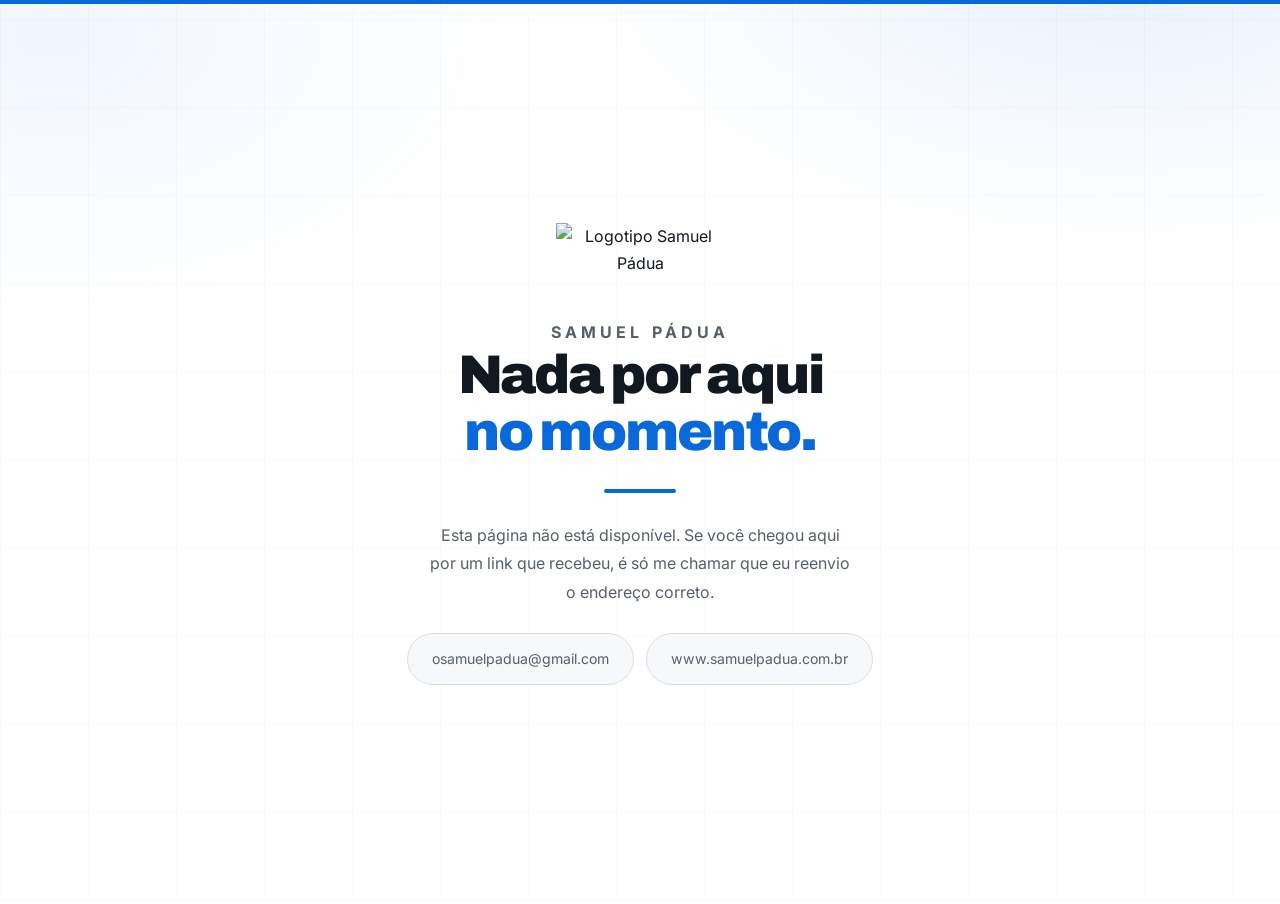
==== commit ac80b21b: "Take proposal #377 off the root URL Move the Caroline Curvello proposal to /377/ with noindex, and p" ====
--- a/index.html
+++ b/index.html
@@ -3,7 +3,8 @@
 <head>
   <meta charset="UTF-8">
   <meta name="viewport" content="width=device-width, initial-scale=1.0">
-  <title>Proposta Comercial #377 · Dra. Caroline Curvello</title>
+  <meta name="robots" content="noindex, nofollow">
+  <title>Samuel Pádua</title>
   <link rel="preconnect" href="https://fonts.googleapis.com">
   <link rel="preconnect" href="https://fonts.gstatic.com" crossorigin>
   <link href="https://fonts.googleapis.com/css2?family=Archivo:wght@600;700;800;900&family=Inter:wght@300;400;500;600;700&display=swap" rel="stylesheet">
@@ -12,496 +13,63 @@
   <script>
     // Define o tema antes da primeira pintura, para não piscar.
     (function () {
-      var saved = null;
-      try { saved = localStorage.getItem("proposta-377-theme"); } catch (e) {}
       var prefereClaro = window.matchMedia && window.matchMedia("(prefers-color-scheme: light)").matches;
-      var tema = (saved === "light" || saved === "dark") ? saved : (prefereClaro ? "light" : "dark");
-      document.documentElement.setAttribute("data-theme", tema);
+      document.documentElement.setAttribute("data-theme", prefereClaro ? "light" : "dark");
     })();
   </script>
+  <style>
+    .holding {
+      display: flex;
+      align-items: center;
+      justify-content: center;
+      min-height: 100vh;
+      padding: 40px 0;
+      text-align: center;
+    }
+
+    .holding .logo {
+      width: 168px;
+      height: auto;
+      margin: 0 auto 40px;
+    }
+
+    .holding h1 {
+      font-family: "Archivo", sans-serif;
+      font-size: clamp(2.2rem, 6vw, 3.4rem);
+      font-weight: 900;
+      letter-spacing: -0.04em;
+      line-height: 1.05;
+    }
+
+    .holding p {
+      max-width: 42ch;
+      margin: 22px auto 0;
+      color: var(--muted);
+      font-size: 1rem;
+      line-height: 1.8;
+    }
+
+    .holding .rule {
+      margin-left: auto;
+      margin-right: auto;
+    }
+  </style>
 </head>
 <body>
   <div class="topline"></div>
 
-  <header class="topbar">
-    <div class="shell topbar-inner">
-      <div class="topbar-brand">
+  <main>
+    <section class="holding">
+      <div class="shell">
         <img class="logo logo--dark" src="logo2.svg" alt="Logotipo Samuel Pádua">
         <img class="logo logo--light" src="logo.svg" alt="Logotipo Samuel Pádua">
-      </div>
-      <div class="topbar-contact">
-        <a href="mailto:osamuelpadua@gmail.com">osamuelpadua@gmail.com</a>
-        <a class="site-link" href="https://www.samuelpadua.com.br">www.samuelpadua.com.br</a>
-      </div>
-      <div class="topbar-proposal">
-        <p class="proposal-code">Proposta <strong>#377</strong></p>
-        <p class="proposal-date">06.08.2026</p>
-      </div>
-
-      <button class="theme-toggle" type="button" aria-label="Alternar entre tema claro e escuro" title="Alternar tema">
-        <svg class="icon-sun" xmlns="http://www.w3.org/2000/svg" viewBox="0 0 24 24" fill="none" stroke="currentColor" stroke-width="2" stroke-linecap="round" aria-hidden="true"><circle cx="12" cy="12" r="4.5"/><path d="M12 1.5v2.2M12 20.3v2.2M4.2 4.2l1.6 1.6M18.2 18.2l1.6 1.6M1.5 12h2.2M20.3 12h2.2M4.2 19.8l1.6-1.6M18.2 5.8l1.6-1.6"/></svg>
-        <svg class="icon-moon" xmlns="http://www.w3.org/2000/svg" viewBox="0 0 24 24" fill="none" stroke="currentColor" stroke-width="2" stroke-linecap="round" stroke-linejoin="round" aria-hidden="true"><path d="M21 12.8A9 9 0 1111.2 3a7 7 0 009.8 9.8z"/></svg>
-      </button>
-    </div>
-  </header>
-
-  <main>
-
-    <!-- ============ CAPA ============ -->
-    <section class="cover">
-      <div class="shell cover-inner">
-        <p class="eyebrow">Proposta comercial · 2026</p>
-        <h1>
-          Posicionamento Digital<br>
-          <span class="accent">Estratégico</span>
-        </h1>
+        <p class="eyebrow">Samuel Pádua</p>
+        <h1>Nada por aqui<br><span class="accent">no momento.</span></h1>
         <span class="rule"></span>
-        <p class="cover-tags">Identidade · Landing Page · Links na Bio · Templates de conteúdo</p>
-        <p class="cover-client">Preparada para <strong>Dra. Caroline Curvello</strong></p>
-      </div>
-    </section>
-
-    <!-- ============ DADOS DA PROPOSTA ============ -->
-    <section class="section">
-      <div class="shell">
-        <div class="meta">
-          <div class="meta-card">
-            <span>Cliente</span>
-            <strong>Dra. Caroline Curvello</strong>
-          </div>
-          <div class="meta-card">
-            <span>Data</span>
-            <strong>06.08.2026</strong>
-          </div>
-          <div class="meta-card">
-            <span>Entrega</span>
-            <strong>04.09.2026</strong>
-            <small>21 dias úteis</small>
-          </div>
-          <div class="meta-card">
-            <span>Validade</span>
-            <strong>07.08.2026</strong>
-          </div>
-        </div>
-      </div>
-    </section>
-
-    <!-- ============ POR QUE ISSO IMPORTA ============ -->
-    <section class="section section--alt">
-      <div class="shell">
-        <div class="head-center">
-          <p class="eyebrow">Por que isso importa</p>
-          <h2 class="section-title">
-            Antes de marcar a primeira consulta, o paciente procura, compara e julga.
-          </h2>
-        </div>
-
-        <div class="insights">
-          <article class="insight">
-            <h3>A procura por um profissional começa no Google — e quase sempre é local.</h3>
-            <p>Buscas do tipo “perto de mim” não mostram sites primeiro: mostram perfis do Google Meu Negócio, com mapa, avaliações e horário de atendimento.</p>
-          </article>
-          <article class="insight">
-            <h3>Um perfil do Google Meu Negócio com site vinculado sai na frente.</h3>
-            <p>O site é um dos sinais que o Google usa para entender que o negócio é real e relevante. Perfis completos, com site vinculado, tendem a aparecer melhor posicionados do que perfis sem site.</p>
-          </article>
-          <article class="insight">
-            <h3>Um site bem estruturado é o que sustenta esse posicionamento.</h3>
-            <p>Conteúdo claro, carregamento rápido e SEO bem trabalhado ajudam o Google a entender o que você faz e onde atende — e o perfil devolve visitas para o site, alimentando o ciclo.</p>
-          </article>
-          <article class="insight">
-            <h3>A identidade visual é o primeiro julgamento que o paciente faz.</h3>
-            <p>Depois de encontrar, ele decide se confia. E isso acontece antes de qualquer conversa — no perfil, no cartão, na fachada e no site.</p>
-          </article>
-          <article class="insight">
-            <h3>Um perfil no Instagram não é uma estrutura própria.</h3>
-            <p>Sem um site seu, toda a sua presença depende de uma plataforma que não te pertence. Marca, site e conteúdo falando a mesma língua é o que gera reconhecimento ao longo do tempo.</p>
-          </article>
-        </div>
-
-        <div class="stat-callout">
-          <strong>75%</strong>
-          <p>das pessoas julgam a credibilidade de uma empresa através do seu site <span>(Universidade de Stanford)</span>.</p>
-        </div>
-      </div>
-    </section>
-
-    <!-- ============ O CAMINHO ============ -->
-    <section class="section">
-      <div class="shell">
-        <div class="head-center">
-          <p class="eyebrow">O caminho</p>
-          <h2 class="section-title big">
-            Quatro entregas que se conectam em uma presença única.
-          </h2>
-        </div>
-
-        <div class="timeline">
-          <div class="timeline-track" aria-hidden="true">
-            <span class="timeline-dot">1</span>
-            <span class="timeline-dot">2</span>
-            <span class="timeline-dot">3</span>
-            <span class="timeline-dot">4</span>
-          </div>
-          <ol class="timeline-cards">
-            <li>
-              <span class="timeline-num" aria-hidden="true">1</span>
-              <h3>Identidade Visual</h3>
-              <p>Logotipo, variações, paleta de cores e tipografia. Toda a base visual da marca, entregue em vetor.</p>
-            </li>
-            <li>
-              <span class="timeline-num" aria-hidden="true">2</span>
-              <h3>Landing Page</h3>
-              <p>O site da profissional: copy, design e programação, com hospedagem e domínio inclusos no primeiro ano.</p>
-            </li>
-            <li>
-              <span class="timeline-num" aria-hidden="true">3</span>
-              <h3>Links na Bio</h3>
-              <p>Uma página exclusiva para o link do Instagram, reunindo todos os seus canais de contato.</p>
-            </li>
-            <li>
-              <span class="timeline-num" aria-hidden="true">4</span>
-              <h3>Templates</h3>
-              <p>Quatro templates de conteúdo com a sua identidade visual, editáveis no Canva e prontos para publicar.</p>
-            </li>
-          </ol>
-        </div>
-      </div>
-    </section>
-
-    <!-- ============ ENTREGA 1 · IDENTIDADE VISUAL ============ -->
-    <section class="section section--alt">
-      <div class="shell service">
-        <div class="service-intro">
-          <p class="eyebrow">Entrega 01</p>
-          <h2 class="display">Identidade<br>Visual</h2>
-          <span class="rule rule--left"></span>
-          <p>
-            A construção completa da marca: logotipo desenhado em vetor, com todas as variações
-            necessárias para aplicar em qualquer lugar — do perfil no Instagram à placa do consultório —
-            sempre com a mesma qualidade.
-          </p>
-        </div>
-        <div class="includes">
-          <p class="includes-label">O que inclui</p>
-          <ul>
-            <li class="dot">Logotipo principal desenhado em vetor</li>
-            <li class="dot">Variações: horizontal, vertical, reduzida e símbolo isolado</li>
-            <li class="dot">Versões monocromática, positiva e negativa, para fundos claros e escuros</li>
-            <li class="dot">Paleta de cores principal e de apoio, com códigos HEX, RGB e CMYK</li>
-            <li class="dot">Tipografia da marca: fonte principal, secundária e hierarquia de uso</li>
-            <li class="dot">Arquivos abertos em vetor (AI, SVG e PDF) e em imagem (PNG e JPG)</li>
-          </ul>
-        </div>
-      </div>
-    </section>
-
-    <!-- ============ ENTREGA 2 · LANDING PAGE ============ -->
-    <section class="section">
-      <div class="shell service">
-        <div class="service-intro">
-          <p class="eyebrow">Entrega 02</p>
-          <h2 class="display">Landing<br>Page</h2>
-          <span class="rule rule--left"></span>
-          <p>
-            O site da profissional, criado do zero e 100% focado em conversão. Eu escrevo a copy,
-            prototipo a estrutura, desenho o layout e faço toda a programação — você não precisa
-            contratar mais ninguém.
-          </p>
-        </div>
-        <div class="includes">
-          <p class="includes-label">O que inclui</p>
-          <ul>
-            <li class="dot">Copy completa do site, escrita por mim</li>
-            <li class="dot">Protótipo de baixa fidelidade (wireframe) para validar a estrutura e o fluxo da página antes do design</li>
-            <li class="dot">Protótipo de alta fidelidade: o layout final, exclusivo e alinhado à nova identidade visual</li>
-            <li class="dot">Programação e desenvolvimento da página</li>
-            <li class="dot">Layout responsivo para desktop, tablet e celular</li>
-            <li class="dot">Integração com WhatsApp e redes sociais</li>
-            <li class="dot">Certificado SSL — site reconhecido como seguro</li>
-            <li class="dot is-bonus">Hospedagem e domínio grátis pelo primeiro ano</li>
-          </ul>
-        </div>
-      </div>
-    </section>
-
-    <!-- ============ ENTREGA 3 · LINKS NA BIO ============ -->
-    <section class="section section--alt">
-      <div class="shell service">
-        <div class="service-intro">
-          <p class="eyebrow">Entrega 03</p>
-          <h2 class="display">Página de<br>Links na Bio</h2>
-          <span class="rule rule--left"></span>
-          <p>
-            Além da landing page, uma página exclusiva para o link da bio do Instagram: rápida,
-            com a cara da marca e reunindo todos os caminhos de contato em um só lugar.
-          </p>
-        </div>
-        <div class="includes">
-          <p class="includes-label">O que inclui</p>
-          <ul>
-            <li class="dot">Página própria para o link da bio, no visual da marca</li>
-            <li class="dot">Acesso direto ao WhatsApp, redes sociais e localização</li>
-            <li class="dot">Botão de destaque para o site e para agendamento</li>
-            <li class="dot">Links livres, definidos por você: convênios, endereço, formulários, materiais ou qualquer outro destino que fizer sentido</li>
-            <li class="dot">Formulário personalizado — para pré-agendamento, lista de espera ou captação de contatos</li>
-            <li class="dot">Otimizada para abrir rápido no celular</li>
-            <li class="dot is-bonus">Hospedada junto com o site, sem custo adicional</li>
-          </ul>
-        </div>
-      </div>
-    </section>
-
-    <!-- ============ ENTREGA 4 · CONTEÚDO ============ -->
-    <section class="section">
-      <div class="shell service">
-        <div class="service-intro">
-          <p class="eyebrow">Entrega 04</p>
-          <h2 class="display">Templates<br>de Conteúdo</h2>
-          <span class="rule rule--left"></span>
-          <p>
-            Quatro templates de conteúdo criados sob medida com a sua identidade visual, prontos
-            para publicar no Instagram e nas demais redes. Você troca textos e fotos direto no Canva,
-            quantas vezes quiser, sem depender de mim e sem precisar saber design.
-          </p>
-        </div>
-        <div class="includes">
-          <p class="includes-label">O que inclui</p>
-          <ul>
-            <li class="dot">Quatro templates de conteúdo personalizados</li>
-            <li class="dot">Artes construídas com a sua nova identidade visual</li>
-            <li class="dot">100% editáveis no Canva, com estrutura pronta para trocar textos e imagens</li>
-            <li class="dot">Formatos prontos para publicação no Instagram e em outras redes</li>
-            <li class="dot">Reutilizáveis quantas vezes você quiser, sem prazo de validade</li>
-          </ul>
-        </div>
-      </div>
-    </section>
-
-    <!-- ============ RESUMO ============ -->
-    <section class="section section--alt">
-      <div class="shell">
-        <p class="eyebrow">Resumo</p>
-        <h2 class="section-title big">Tudo que está incluso</h2>
-
-        <div class="summary">
-          <article class="summary-item">
-            <span class="summary-check" aria-hidden="true">✓</span>
-            <div>
-              <h3>Identidade visual completa</h3>
-              <p>Logotipo e todas as variações em vetor, paleta de cores e tipografia.</p>
-            </div>
-          </article>
-          <article class="summary-item">
-            <span class="summary-check" aria-hidden="true">✓</span>
-            <div>
-              <h3>Landing page profissional</h3>
-              <p>O website da profissional, com a copy escrita por mim.</p>
-            </div>
-          </article>
-          <article class="summary-item">
-            <span class="summary-check" aria-hidden="true">✓</span>
-            <div>
-              <h3>Design e programação</h3>
-              <p>Layout exclusivo e desenvolvimento completo da página.</p>
-            </div>
-          </article>
-          <article class="summary-item">
-            <span class="summary-check" aria-hidden="true">✓</span>
-            <div>
-              <h3>Hospedagem e domínio grátis por 1 ano</h3>
-              <p>Sem custo adicional no primeiro ano de projeto.</p>
-            </div>
-          </article>
-          <article class="summary-item">
-            <span class="summary-check" aria-hidden="true">✓</span>
-            <div>
-              <h3>Página de links na bio</h3>
-              <p>Uma página extra, além da landing page, para o Instagram.</p>
-            </div>
-          </article>
-          <article class="summary-item">
-            <span class="summary-check" aria-hidden="true">✓</span>
-            <div>
-              <h3>Quatro templates de conteúdo</h3>
-              <p>Personalizados com a sua identidade visual e editáveis no Canva.</p>
-            </div>
-          </article>
-        </div>
-      </div>
-    </section>
-
-    <!-- ============ INVESTIMENTO ============ -->
-    <section class="section">
-      <div class="shell">
-        <p class="eyebrow">Investimento</p>
-        <h2 class="section-title big">O valor de cada entrega</h2>
-        <p class="section-sub">
-          Cada frente tem o seu valor individual. Contratadas juntas, o projeto sai por um valor fechado.
+        <p>
+          Esta página não está disponível. Se você chegou aqui por um link que recebeu,
+          é só me chamar que eu reenvio o endereço correto.
         </p>
-
-        <div class="invest">
-          <div class="invest-items">
-            <article class="price-row">
-              <span class="price-step">01</span>
-              <div class="price-info">
-                <h3>Identidade Visual</h3>
-                <p>Logotipo e variações em vetor, paleta de cores e tipografia</p>
-              </div>
-              <strong class="price-value">R$ 800</strong>
-            </article>
-
-            <article class="price-row">
-              <span class="price-step">02</span>
-              <div class="price-info">
-                <h3>Landing Page</h3>
-                <p>Copy, design e programação, com hospedagem e domínio no primeiro ano</p>
-              </div>
-              <strong class="price-value">R$ 1.800</strong>
-            </article>
-
-            <article class="price-row">
-              <span class="price-step">03</span>
-              <div class="price-info">
-                <h3>Página de Links na Bio</h3>
-                <p>Página exclusiva para o Instagram, com links livres e formulário</p>
-              </div>
-              <strong class="price-value">R$ 700</strong>
-            </article>
-
-            <article class="price-row">
-              <span class="price-step">04</span>
-              <div class="price-info">
-                <h3>Templates de Conteúdo</h3>
-                <p>Quatro templates personalizados e editáveis no Canva</p>
-              </div>
-              <strong class="price-value">R$ 400</strong>
-            </article>
-
-            <div class="price-total">
-              <span>Total das entregas</span>
-              <strong>R$ 3.700</strong>
-            </div>
-          </div>
-
-          <aside class="invest-offer">
-            <p class="offer-deadline">Condição válida até 07.08.2026</p>
-            <p class="invest-label">Nesta proposta</p>
-            <p class="offer-from">de <s>R$ 3.700</s> por</p>
-            <p class="invest-price"><span>3x de R$</span>600</p>
-            <p class="invest-terms">
-              sem juros · ou <strong>R$ 1.800</strong> à vista · parcelamento em mais vezes
-              no cartão, sujeito às taxas da plataforma
-            </p>
-
-            <div class="offer-perk">
-              <span>Acompanhamento e garantia · 3 meses</span>
-              <p>
-                Qualquer alteração ou edição no site, na página de links e nos templates,
-                sem custo adicional durante os três primeiros meses.
-              </p>
-            </div>
-
-            <div class="offer-note">
-              <span>Economia de R$ 1.900</span>
-              <p>
-                Você paga apenas o valor da landing page. Entram como bônus a identidade visual,
-                a página de links na bio, os templates de conteúdo e a hospedagem com domínio
-                pelo primeiro ano.
-              </p>
-            </div>
-
-            <div class="offer-alert">
-              <span>Fechamento em 24 horas</span>
-              <p>
-                Esta condição vale para o fechamento até <strong>07/08/2026</strong>. Após essa data,
-                cada entrega volta ao seu valor de tabela, totalizando R$ 3.700.
-              </p>
-            </div>
-
-            <button class="pix-box" type="button" data-copy="16982006729" aria-label="Copiar chave Pix 16982006729">
-              <span class="pix-label">Chave Pix</span>
-              <strong>16982006729</strong>
-              <small class="copy-hint">Clique para copiar</small>
-            </button>
-            <p class="fine-print">
-              O comprovante pode ser enviado por WhatsApp ou e-mail.
-            </p>
-          </aside>
-        </div>
-      </div>
-    </section>
-
-    <!-- ============ CONDIÇÕES ============ -->
-    <section class="section section--alt">
-      <div class="shell">
-        <p class="eyebrow">Condições</p>
-        <h2 class="section-title big">Como funciona</h2>
-
-        <div class="conditions">
-          <div class="conditions-text">
-            <p>
-              O prazo total é de <strong>21 dias úteis</strong>, com início após a confirmação do
-              pagamento e o envio das informações e materiais necessários — referências visuais,
-              textos de apoio, fotos e acessos às contas. Com o fechamento em 07/08/2026, a entrega
-              está prevista para <strong>04/09/2026</strong>.
-            </p>
-            <p>
-              A identidade visual é aprovada antes do início da landing page, já que todo o design
-              da página, da bio e dos templates de conteúdo parte dela.
-            </p>
-            <div class="callout">
-              <span>Acompanhamento e garantia</span>
-              <p>3 meses de suporte para qualquer alteração ou edição após a entrega do projeto, sem custo adicional.</p>
-            </div>
-          </div>
-
-          <div class="conditions-list">
-            <h3>Etapas</h3>
-            <ol>
-              <li>Briefing e envio dos materiais</li>
-              <li>Criação e aprovação da identidade visual</li>
-              <li>Copy e protótipo de baixa fidelidade</li>
-              <li>Protótipo de alta fidelidade e programação da landing page</li>
-              <li>Página de links na bio</li>
-              <li>Entrega dos templates de conteúdo</li>
-              <li>Publicação, testes e ajustes finais</li>
-            </ol>
-          </div>
-        </div>
-      </div>
-    </section>
-
-    <!-- ============ OBSERVAÇÕES ============ -->
-    <section class="section">
-      <div class="shell">
-        <p class="eyebrow">Observações</p>
-        <h2 class="section-title big">Pontos importantes</h2>
-
-        <ul class="notes">
-          <li>A hospedagem e o domínio são gratuitos no primeiro ano. A partir do segundo ano, a renovação é combinada à parte.</li>
-          <li>As fontes utilizadas na identidade visual são de uso livre ou com licença informada na entrega.</li>
-        </ul>
-
-        <p class="validity">
-          As condições desta proposta são válidas até o dia <strong>07/08/2026</strong>.
-        </p>
-      </div>
-    </section>
-
-    <!-- ============ FECHAMENTO ============ -->
-    <section class="closing">
-      <div class="shell">
-        <p class="eyebrow">Samuel Pádua</p>
-        <h2>Pronta para<br><span class="accent">começar?</span></h2>
-        <span class="rule"></span>
-
-        <a class="whatsapp-btn"
-           href="https://wa.me/5516982006729?text=Ol%C3%A1%2C%20Samuel!%20Vi%20a%20proposta%20%23377%20e%20quero%20conversar."
-           target="_blank" rel="noopener">
-          <svg xmlns="http://www.w3.org/2000/svg" viewBox="0 0 24 24" fill="currentColor" aria-hidden="true"><path d="M17.472 14.382c-.297-.149-1.758-.867-2.03-.967-.273-.099-.471-.148-.67.15-.197.297-.767.966-.94 1.164-.173.199-.347.223-.644.075-.297-.15-1.255-.463-2.39-1.475-.883-.788-1.48-1.761-1.653-2.059-.173-.297-.018-.458.13-.606.134-.133.298-.347.446-.52.149-.174.198-.298.298-.497.099-.198.05-.371-.025-.52-.075-.149-.669-1.612-.916-2.207-.242-.579-.487-.5-.669-.51-.173-.008-.371-.01-.57-.01-.198 0-.52.074-.792.372-.272.297-1.04 1.016-1.04 2.479 0 1.462 1.065 2.875 1.213 3.074.149.198 2.096 3.2 5.077 4.487.709.306 1.262.489 1.694.625.712.227 1.36.195 1.871.118.571-.085 1.758-.719 2.006-1.413.248-.694.248-1.289.173-1.413-.074-.124-.272-.198-.57-.347m-5.421 7.403h-.004a9.87 9.87 0 01-5.031-1.378l-.361-.214-3.741.982.998-3.648-.235-.374a9.86 9.86 0 01-1.51-5.26c.001-5.45 4.436-9.884 9.888-9.884 2.64 0 5.122 1.03 6.988 2.898a9.825 9.825 0 012.893 6.994c-.003 5.45-4.437 9.884-9.885 9.884m8.413-18.297A11.815 11.815 0 0012.05 0C5.495 0 .16 5.335.157 11.892c0 2.096.547 4.142 1.588 5.945L.057 24l6.305-1.654a11.882 11.882 0 005.683 1.448h.005c6.554 0 11.89-5.335 11.893-11.893A11.821 11.821 0 0020.885 3.4"/></svg>
-          Falar no WhatsApp
-        </a>
 
         <div class="closing-contact">
           <a href="mailto:osamuelpadua@gmail.com">osamuelpadua@gmail.com</a>
@@ -509,84 +77,6 @@
         </div>
       </div>
     </section>
-
   </main>
-
-  <script>
-    // Troca de tema
-    (function () {
-      const toggle = document.querySelector(".theme-toggle");
-      if (!toggle) return;
-
-      const root = document.documentElement;
-
-      function rotular() {
-        const claro = root.getAttribute("data-theme") === "light";
-        toggle.setAttribute("aria-label", claro ? "Mudar para o tema escuro" : "Mudar para o tema claro");
-        toggle.setAttribute("title", claro ? "Tema escuro" : "Tema claro");
-      }
-
-      rotular();
-
-      toggle.addEventListener("click", function () {
-        const novo = root.getAttribute("data-theme") === "light" ? "dark" : "light";
-        root.setAttribute("data-theme", novo);
-        rotular();
-
-        try {
-          localStorage.setItem("proposta-377-theme", novo);
-        } catch (e) {
-          /* modo privado ou storage bloqueado: o tema vale só nesta sessão */
-        }
-      });
-    })();
-
-    // Copiar chave Pix
-    (function () {
-      const copyBox = document.querySelector("[data-copy]");
-      if (!copyBox) return;
-
-      const originalHint = copyBox.querySelector(".copy-hint").textContent;
-
-      async function copyText(text) {
-        if (navigator.clipboard && window.isSecureContext) {
-          await navigator.clipboard.writeText(text);
-          return;
-        }
-
-        const input = document.createElement("textarea");
-        input.value = text;
-        input.setAttribute("readonly", "");
-        input.style.position = "absolute";
-        input.style.left = "-9999px";
-        document.body.appendChild(input);
-        input.select();
-        document.execCommand("copy");
-        document.body.removeChild(input);
-      }
-
-      copyBox.addEventListener("click", async function () {
-        const text = copyBox.getAttribute("data-copy");
-        const hint = copyBox.querySelector(".copy-hint");
-
-        try {
-          await copyText(text);
-          hint.textContent = "Copiado";
-          copyBox.classList.add("is-copied");
-
-          window.setTimeout(function () {
-            hint.textContent = originalHint;
-            copyBox.classList.remove("is-copied");
-          }, 2200);
-        } catch (error) {
-          hint.textContent = "Não foi possível copiar";
-
-          window.setTimeout(function () {
-            hint.textContent = originalHint;
-          }, 2200);
-        }
-      });
-    })();
-  </script>
 </body>
 </html>
--- a/styles.css
+++ b/styles.css
@@ -488,15 +488,15 @@
 
 .insights {
   display: grid;
-  gap: 16px;
-  margin-top: 42px;
+  gap: 20px;
+  margin-top: 50px;
 }
 
 .insight {
-  padding: 24px 28px;
+  padding: clamp(28px, 3vw, 36px) clamp(26px, 3.2vw, 40px);
   border: 1px solid var(--line);
   border-left: 3px solid var(--brand);
-  border-radius: var(--radius);
+  border-radius: var(--radius-lg);
   background: var(--panel);
 }
 
@@ -524,17 +524,19 @@
 }
 
 .insight p {
-  margin-top: 14px;
+  margin-top: 16px;
   color: var(--muted);
   font-size: 0.95rem;
+  line-height: 1.75;
+  max-width: 68ch;
 }
 
 .stat-callout {
   display: flex;
   align-items: center;
-  gap: 26px;
-  margin-top: 34px;
-  padding: 30px 32px;
+  gap: clamp(22px, 2.6vw, 32px);
+  margin-top: 40px;
+  padding: clamp(30px, 3.2vw, 40px) clamp(28px, 3.4vw, 42px);
   border: 1px solid var(--brand-line);
   border-radius: var(--radius-lg);
   background: var(--tint);
@@ -1411,7 +1413,10 @@
     padding: 20px;
   }
 
-  .insight,
+  .insight {
+    padding: 24px 22px;
+  }
+
   .summary-item {
     padding: 22px;
   }
